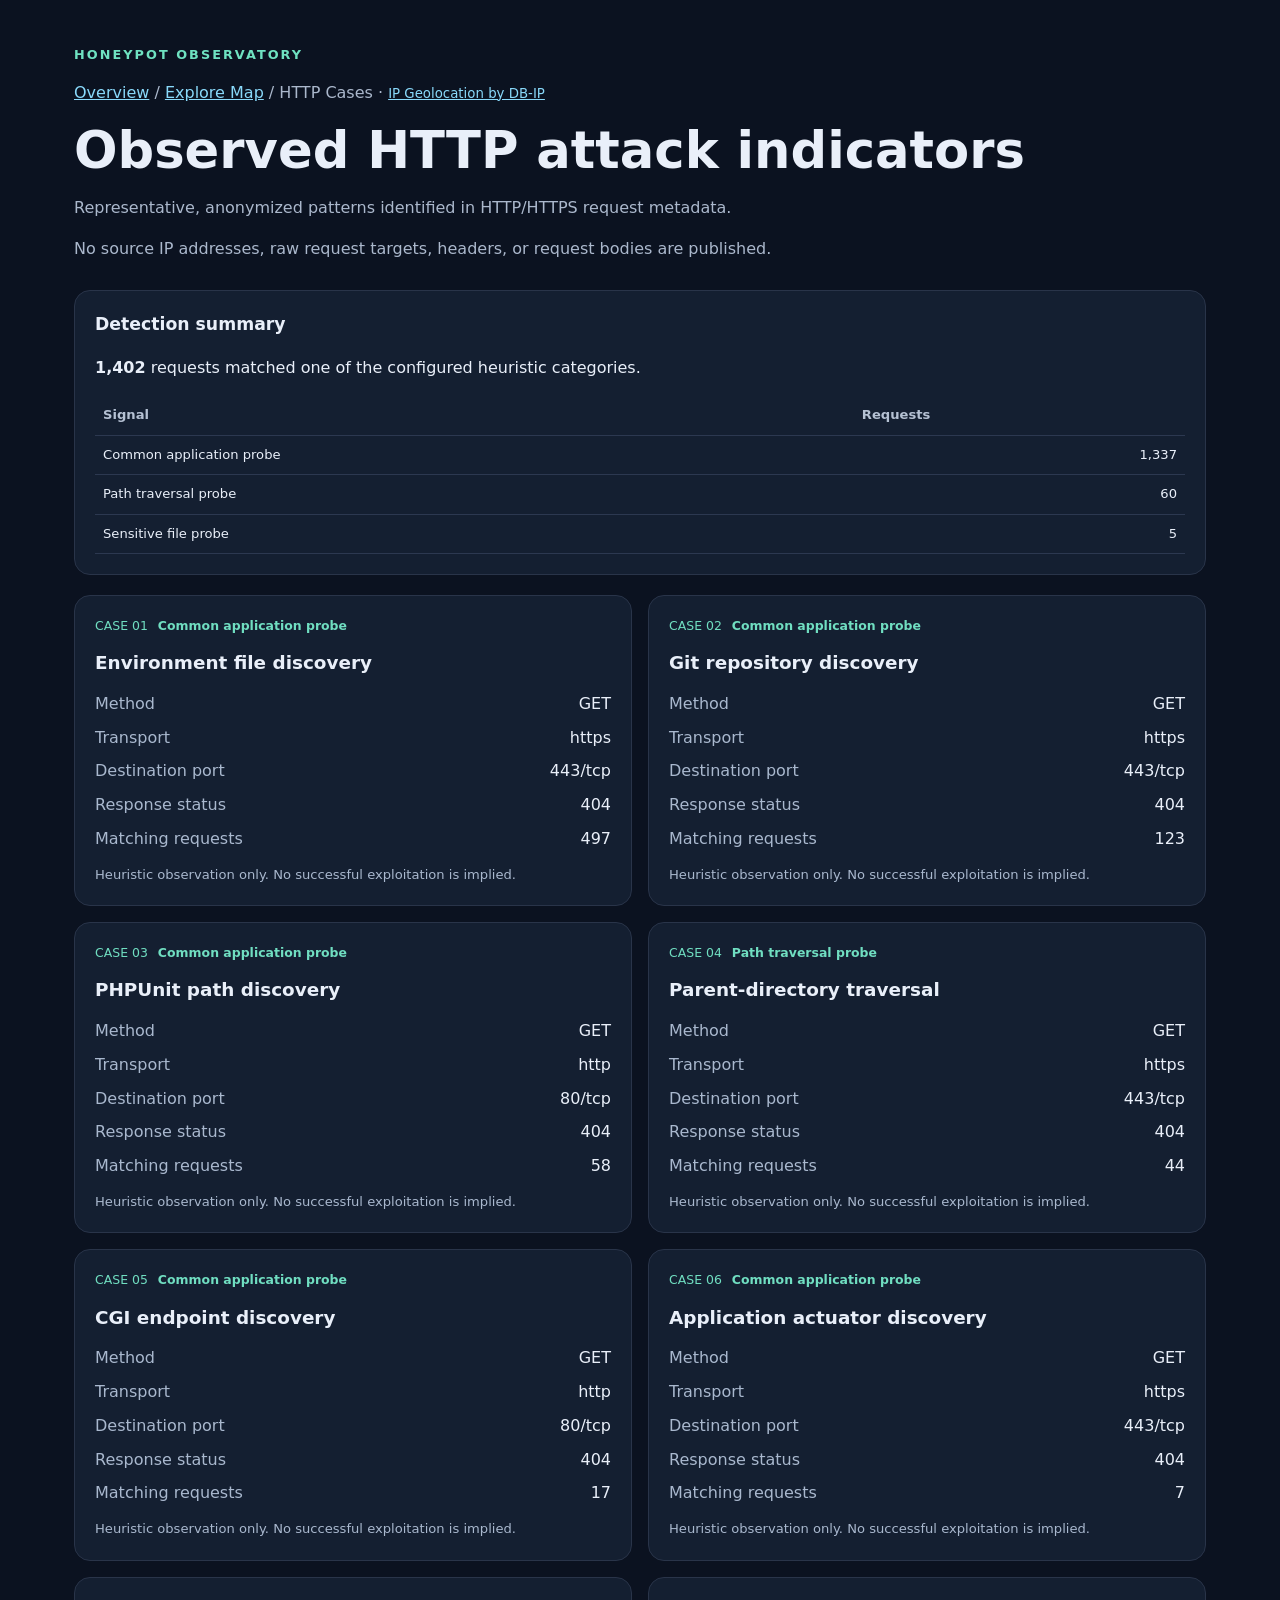
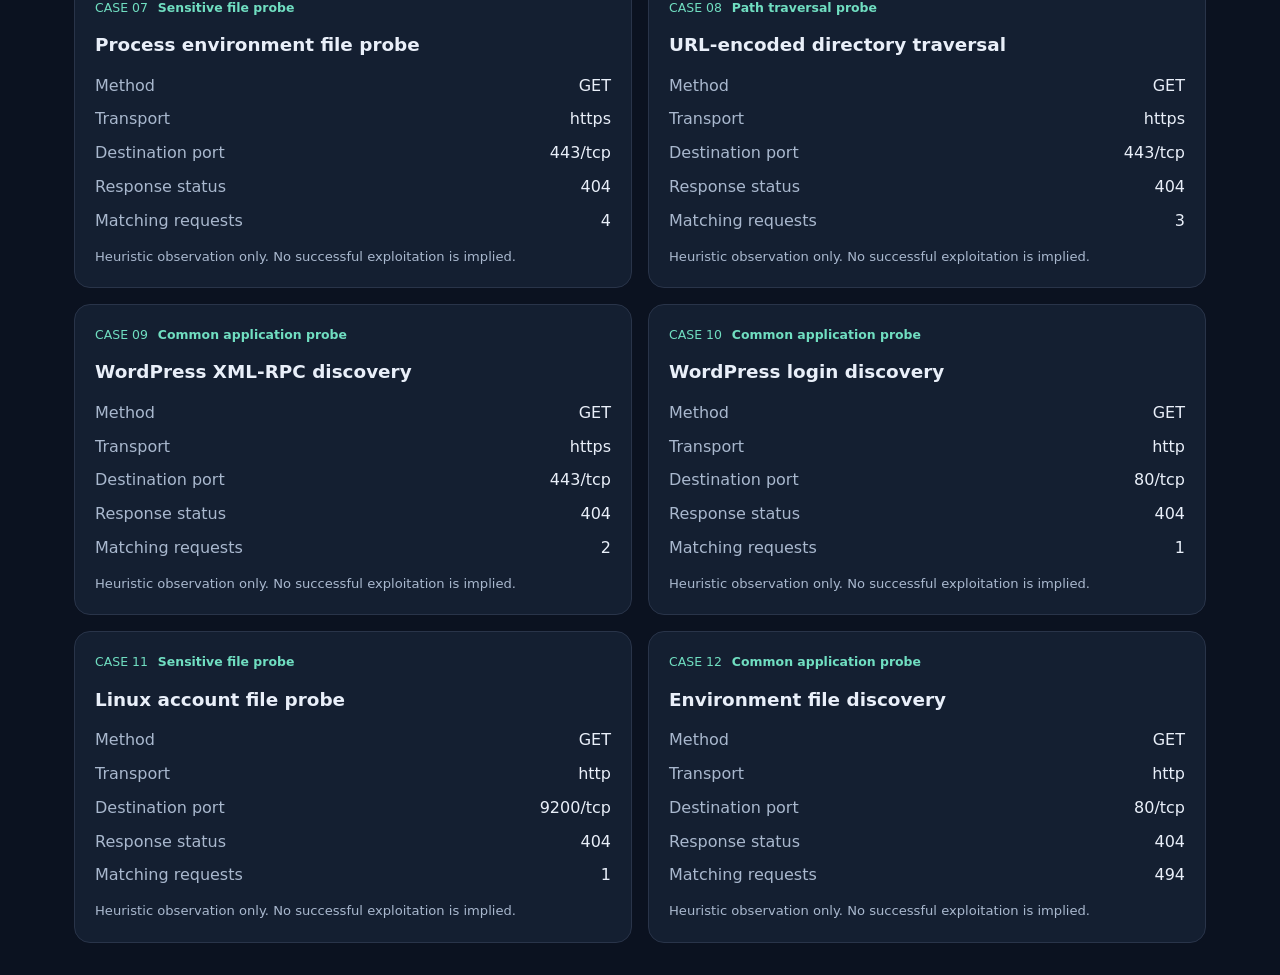
==== cases.html @ 05a15d8e "Publish delayed HTTP and TCP UDP observations" ====
<!doctype html>
<html lang="en">
<head>
<meta charset="utf-8">
<meta name="viewport" content="width=device-width,initial-scale=1">
<meta name="referrer" content="no-referrer">
<meta http-equiv="Content-Security-Policy"
 content="default-src 'none'; style-src 'self';
 base-uri 'none'; form-action 'none'">
<title>Honeypot Observatory | HTTP Cases</title>
<link rel="stylesheet" href="assets/style.css">
<link rel="stylesheet" href="assets/cases.css">
</head>
<body>
<main class="container">
<header>
<p class="eyebrow">HONEYPOT OBSERVATORY</p>
<p><a href="index.html">Overview</a> /
<a href="explore.html">Explore Map</a> / HTTP Cases · <small class="data-source"><a href="https://db-ip.com/">IP Geolocation by DB-IP</a></small></p>
<h1>Observed HTTP attack indicators</h1>
<p>Representative, anonymized patterns identified in
HTTP/HTTPS request metadata.</p>
<p>No source IP addresses, raw request targets,
headers, or request bodies are published.</p>
</header>

<section class="panel">
<h2>Detection summary</h2>
<p><strong>1,402</strong> requests matched one of the
configured heuristic categories.</p>
<table>
<thead><tr><th>Signal</th><th>Requests</th></tr></thead>
<tbody><tr><td>Common application probe</td><td class="number">1,337</td></tr><tr><td>Path traversal probe</td><td class="number">60</td></tr><tr><td>Sensitive file probe</td><td class="number">5</td></tr></tbody>
</table>
</section>

<section class="case-grid">
<article class="case"><div class="case-top"><span>CASE 01</span><strong>Common application probe</strong></div><h2>Environment file discovery</h2><dl><dt>Method</dt><dd>GET</dd><dt>Transport</dt><dd>https</dd><dt>Destination port</dt><dd>443/tcp</dd><dt>Response status</dt><dd>404</dd><dt>Matching requests</dt><dd>497</dd></dl><p class="case-note">Heuristic observation only. No successful exploitation is implied.</p></article><article class="case"><div class="case-top"><span>CASE 02</span><strong>Common application probe</strong></div><h2>Git repository discovery</h2><dl><dt>Method</dt><dd>GET</dd><dt>Transport</dt><dd>https</dd><dt>Destination port</dt><dd>443/tcp</dd><dt>Response status</dt><dd>404</dd><dt>Matching requests</dt><dd>123</dd></dl><p class="case-note">Heuristic observation only. No successful exploitation is implied.</p></article><article class="case"><div class="case-top"><span>CASE 03</span><strong>Common application probe</strong></div><h2>PHPUnit path discovery</h2><dl><dt>Method</dt><dd>GET</dd><dt>Transport</dt><dd>http</dd><dt>Destination port</dt><dd>80/tcp</dd><dt>Response status</dt><dd>404</dd><dt>Matching requests</dt><dd>58</dd></dl><p class="case-note">Heuristic observation only. No successful exploitation is implied.</p></article><article class="case"><div class="case-top"><span>CASE 04</span><strong>Path traversal probe</strong></div><h2>Parent-directory traversal</h2><dl><dt>Method</dt><dd>GET</dd><dt>Transport</dt><dd>https</dd><dt>Destination port</dt><dd>443/tcp</dd><dt>Response status</dt><dd>404</dd><dt>Matching requests</dt><dd>44</dd></dl><p class="case-note">Heuristic observation only. No successful exploitation is implied.</p></article><article class="case"><div class="case-top"><span>CASE 05</span><strong>Common application probe</strong></div><h2>CGI endpoint discovery</h2><dl><dt>Method</dt><dd>GET</dd><dt>Transport</dt><dd>http</dd><dt>Destination port</dt><dd>80/tcp</dd><dt>Response status</dt><dd>404</dd><dt>Matching requests</dt><dd>17</dd></dl><p class="case-note">Heuristic observation only. No successful exploitation is implied.</p></article><article class="case"><div class="case-top"><span>CASE 06</span><strong>Common application probe</strong></div><h2>Application actuator discovery</h2><dl><dt>Method</dt><dd>GET</dd><dt>Transport</dt><dd>https</dd><dt>Destination port</dt><dd>443/tcp</dd><dt>Response status</dt><dd>404</dd><dt>Matching requests</dt><dd>7</dd></dl><p class="case-note">Heuristic observation only. No successful exploitation is implied.</p></article><article class="case"><div class="case-top"><span>CASE 07</span><strong>Sensitive file probe</strong></div><h2>Process environment file probe</h2><dl><dt>Method</dt><dd>GET</dd><dt>Transport</dt><dd>https</dd><dt>Destination port</dt><dd>443/tcp</dd><dt>Response status</dt><dd>404</dd><dt>Matching requests</dt><dd>4</dd></dl><p class="case-note">Heuristic observation only. No successful exploitation is implied.</p></article><article class="case"><div class="case-top"><span>CASE 08</span><strong>Path traversal probe</strong></div><h2>URL-encoded directory traversal</h2><dl><dt>Method</dt><dd>GET</dd><dt>Transport</dt><dd>https</dd><dt>Destination port</dt><dd>443/tcp</dd><dt>Response status</dt><dd>404</dd><dt>Matching requests</dt><dd>3</dd></dl><p class="case-note">Heuristic observation only. No successful exploitation is implied.</p></article><article class="case"><div class="case-top"><span>CASE 09</span><strong>Common application probe</strong></div><h2>WordPress XML-RPC discovery</h2><dl><dt>Method</dt><dd>GET</dd><dt>Transport</dt><dd>https</dd><dt>Destination port</dt><dd>443/tcp</dd><dt>Response status</dt><dd>404</dd><dt>Matching requests</dt><dd>2</dd></dl><p class="case-note">Heuristic observation only. No successful exploitation is implied.</p></article><article class="case"><div class="case-top"><span>CASE 10</span><strong>Common application probe</strong></div><h2>WordPress login discovery</h2><dl><dt>Method</dt><dd>GET</dd><dt>Transport</dt><dd>http</dd><dt>Destination port</dt><dd>80/tcp</dd><dt>Response status</dt><dd>404</dd><dt>Matching requests</dt><dd>1</dd></dl><p class="case-note">Heuristic observation only. No successful exploitation is implied.</p></article><article class="case"><div class="case-top"><span>CASE 11</span><strong>Sensitive file probe</strong></div><h2>Linux account file probe</h2><dl><dt>Method</dt><dd>GET</dd><dt>Transport</dt><dd>http</dd><dt>Destination port</dt><dd>9200/tcp</dd><dt>Response status</dt><dd>404</dd><dt>Matching requests</dt><dd>1</dd></dl><p class="case-note">Heuristic observation only. No successful exploitation is implied.</p></article><article class="case"><div class="case-top"><span>CASE 12</span><strong>Common application probe</strong></div><h2>Environment file discovery</h2><dl><dt>Method</dt><dd>GET</dd><dt>Transport</dt><dd>http</dd><dt>Destination port</dt><dd>80/tcp</dd><dt>Response status</dt><dd>404</dd><dt>Matching requests</dt><dd>494</dd></dl><p class="case-note">Heuristic observation only. No successful exploitation is implied.</p></article>
</section>


</main>
</body></html>
---- assets/style.css ----
*{box-sizing:border-box}
body{margin:0;background:#0b1220;color:#e9eff9;
font:16px/1.55 system-ui,Segoe UI,sans-serif}
a{color:#89d9fa}
.container{max-width:1180px;padding:32px 24px;margin:auto}
.eyebrow{color:#6fe2c1;letter-spacing:.16em;font-weight:700;
font-size:.8rem}
h1{font-size:clamp(2rem,4vw,3.2rem);line-height:1.15;
margin:.3em 0}
.muted,header>p,footer{color:#abb8cc}
header{margin-bottom:28px}
.metrics{display:grid;grid-template-columns:repeat(3,minmax(0,1fr));
gap:12px;margin:24px 0}
.metric,.panel{border:1px solid #293449;background:#141f31;
border-radius:16px;padding:20px}
.metric span{display:block;color:#b0bfd4;font-size:.86rem}
.metric strong{display:block;font-size:2rem;
font-variant-numeric:tabular-nums}
.columns{display:grid;grid-template-columns:repeat(2,minmax(0,1fr));
gap:16px}
.panel{min-width:0;overflow:auto}
.panel h2{margin:0 0 18px;font-size:1.08rem}
.bars{list-style:none;padding:0;margin:0}
.bars li{margin:0 0 11px}
.bar-label{display:flex;gap:12px;justify-content:space-between;
font-size:.85rem;overflow-wrap:anywhere}
.track{height:7px;background:#283751;border-radius:6px;margin-top:5px}
.fill{height:100%;background:#36c6aa;border-radius:6px}
table{border-collapse:collapse;width:100%;font-size:.82rem}
td,th{padding:9px 8px;border-bottom:1px solid #2c3850;
text-align:left}
th{color:#b5c1d3;font-weight:600}
.number{text-align:right;font-variant-numeric:tabular-nums}
footer{margin-top:32px;font-size:.84rem}
@media(max-width:760px){
.columns{grid-template-columns:1fr}
.metrics{grid-template-columns:repeat(2,minmax(0,1fr))}
.container{padding:22px 14px}
}

.overview-period-pane[hidden]{display:none!important}

.overview-date-fields{
 display:flex;
 flex-wrap:wrap;
 align-items:end;
 gap:12px;
 margin:14px 0;
}
.overview-date-fields label{
 display:grid;
 gap:5px;
}
.overview-date-fields input,
.overview-date-fields button{
 min-height:38px;
 padding:7px;
 font:inherit;
}
.overview-days-scroll{
 max-height:420px;
 overflow:auto;
}
#overview-range-status{
 margin:12px 0;
 line-height:1.5;
}
---- assets/cases.css ----
.case-grid{display:grid;grid-template-columns:repeat(2,minmax(0,1fr));
gap:16px;margin-top:20px}
.case{background:#141f31;border:1px solid #293449;
border-radius:16px;padding:20px;min-width:0}
.case-top{display:flex;flex-wrap:wrap;gap:10px;
align-items:center;color:#70dec1;font-size:.78rem}
.case h2{font-size:1.15rem;margin:14px 0}
.case dl{display:grid;grid-template-columns:1fr 1fr;
gap:9px;margin:0}
.case dt{color:#a9b8ce}
.case dd{margin:0;text-align:right;overflow-wrap:anywhere}
.case-note{color:#a9b8ce;font-size:.82rem;margin-bottom:0}
@media(max-width:760px){
.case-grid{grid-template-columns:1fr}
}
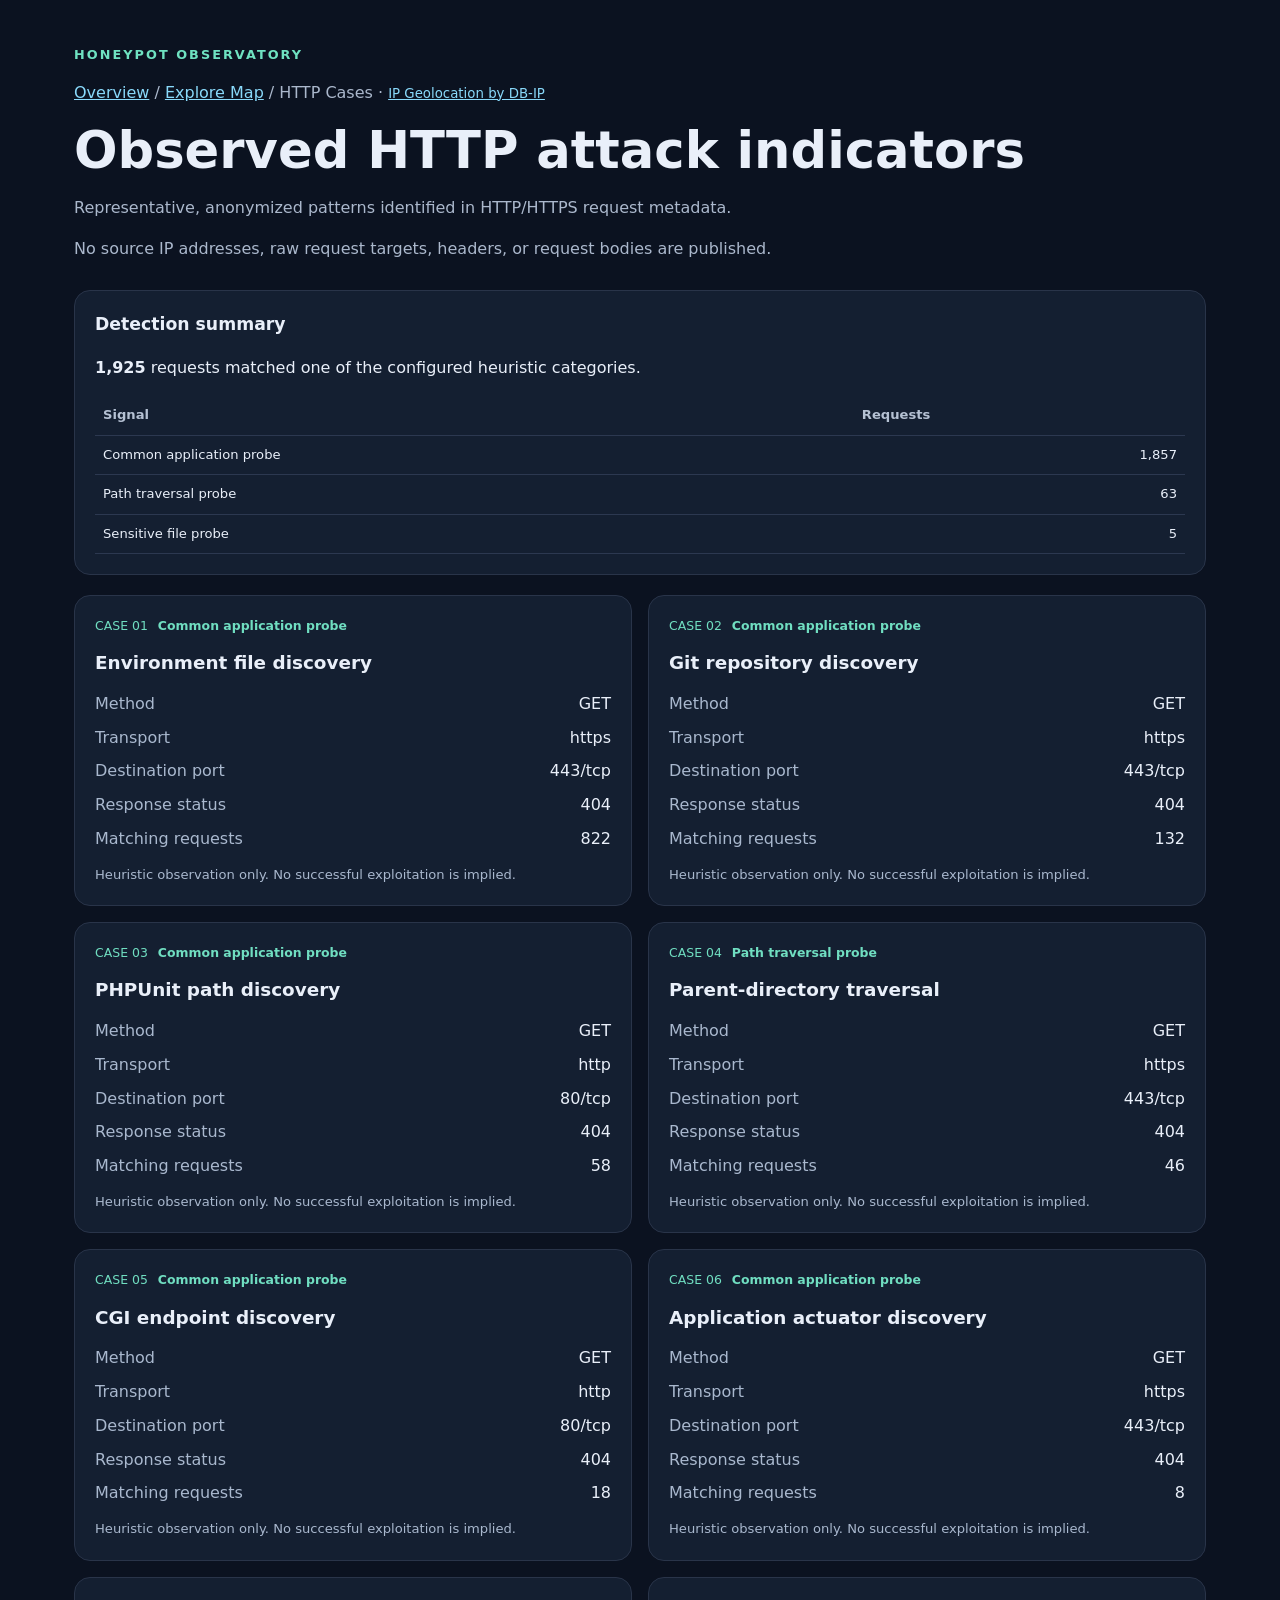
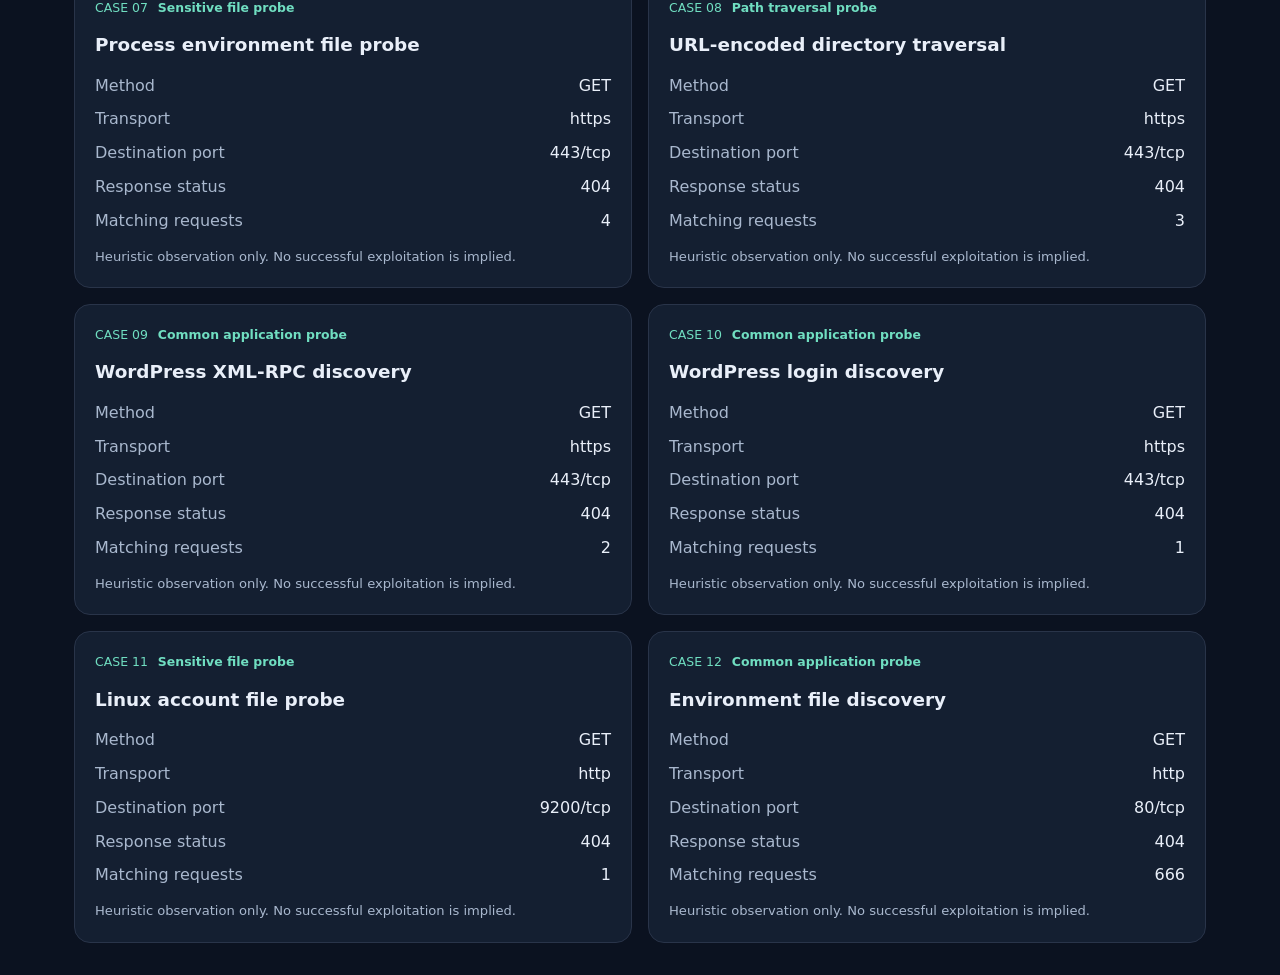
==== commit 72c1a44e: "Publish delayed HTTP and TCP UDP observations" ====
--- a/cases.html
+++ b/cases.html
@@ -26,16 +26,16 @@
 
 <section class="panel">
 <h2>Detection summary</h2>
-<p><strong>1,402</strong> requests matched one of the
+<p><strong>1,925</strong> requests matched one of the
 configured heuristic categories.</p>
 <table>
 <thead><tr><th>Signal</th><th>Requests</th></tr></thead>
-<tbody><tr><td>Common application probe</td><td class="number">1,337</td></tr><tr><td>Path traversal probe</td><td class="number">60</td></tr><tr><td>Sensitive file probe</td><td class="number">5</td></tr></tbody>
+<tbody><tr><td>Common application probe</td><td class="number">1,857</td></tr><tr><td>Path traversal probe</td><td class="number">63</td></tr><tr><td>Sensitive file probe</td><td class="number">5</td></tr></tbody>
 </table>
 </section>
 
 <section class="case-grid">
-<article class="case"><div class="case-top"><span>CASE 01</span><strong>Common application probe</strong></div><h2>Environment file discovery</h2><dl><dt>Method</dt><dd>GET</dd><dt>Transport</dt><dd>https</dd><dt>Destination port</dt><dd>443/tcp</dd><dt>Response status</dt><dd>404</dd><dt>Matching requests</dt><dd>497</dd></dl><p class="case-note">Heuristic observation only. No successful exploitation is implied.</p></article><article class="case"><div class="case-top"><span>CASE 02</span><strong>Common application probe</strong></div><h2>Git repository discovery</h2><dl><dt>Method</dt><dd>GET</dd><dt>Transport</dt><dd>https</dd><dt>Destination port</dt><dd>443/tcp</dd><dt>Response status</dt><dd>404</dd><dt>Matching requests</dt><dd>123</dd></dl><p class="case-note">Heuristic observation only. No successful exploitation is implied.</p></article><article class="case"><div class="case-top"><span>CASE 03</span><strong>Common application probe</strong></div><h2>PHPUnit path discovery</h2><dl><dt>Method</dt><dd>GET</dd><dt>Transport</dt><dd>http</dd><dt>Destination port</dt><dd>80/tcp</dd><dt>Response status</dt><dd>404</dd><dt>Matching requests</dt><dd>58</dd></dl><p class="case-note">Heuristic observation only. No successful exploitation is implied.</p></article><article class="case"><div class="case-top"><span>CASE 04</span><strong>Path traversal probe</strong></div><h2>Parent-directory traversal</h2><dl><dt>Method</dt><dd>GET</dd><dt>Transport</dt><dd>https</dd><dt>Destination port</dt><dd>443/tcp</dd><dt>Response status</dt><dd>404</dd><dt>Matching requests</dt><dd>44</dd></dl><p class="case-note">Heuristic observation only. No successful exploitation is implied.</p></article><article class="case"><div class="case-top"><span>CASE 05</span><strong>Common application probe</strong></div><h2>CGI endpoint discovery</h2><dl><dt>Method</dt><dd>GET</dd><dt>Transport</dt><dd>http</dd><dt>Destination port</dt><dd>80/tcp</dd><dt>Response status</dt><dd>404</dd><dt>Matching requests</dt><dd>17</dd></dl><p class="case-note">Heuristic observation only. No successful exploitation is implied.</p></article><article class="case"><div class="case-top"><span>CASE 06</span><strong>Common application probe</strong></div><h2>Application actuator discovery</h2><dl><dt>Method</dt><dd>GET</dd><dt>Transport</dt><dd>https</dd><dt>Destination port</dt><dd>443/tcp</dd><dt>Response status</dt><dd>404</dd><dt>Matching requests</dt><dd>7</dd></dl><p class="case-note">Heuristic observation only. No successful exploitation is implied.</p></article><article class="case"><div class="case-top"><span>CASE 07</span><strong>Sensitive file probe</strong></div><h2>Process environment file probe</h2><dl><dt>Method</dt><dd>GET</dd><dt>Transport</dt><dd>https</dd><dt>Destination port</dt><dd>443/tcp</dd><dt>Response status</dt><dd>404</dd><dt>Matching requests</dt><dd>4</dd></dl><p class="case-note">Heuristic observation only. No successful exploitation is implied.</p></article><article class="case"><div class="case-top"><span>CASE 08</span><strong>Path traversal probe</strong></div><h2>URL-encoded directory traversal</h2><dl><dt>Method</dt><dd>GET</dd><dt>Transport</dt><dd>https</dd><dt>Destination port</dt><dd>443/tcp</dd><dt>Response status</dt><dd>404</dd><dt>Matching requests</dt><dd>3</dd></dl><p class="case-note">Heuristic observation only. No successful exploitation is implied.</p></article><article class="case"><div class="case-top"><span>CASE 09</span><strong>Common application probe</strong></div><h2>WordPress XML-RPC discovery</h2><dl><dt>Method</dt><dd>GET</dd><dt>Transport</dt><dd>https</dd><dt>Destination port</dt><dd>443/tcp</dd><dt>Response status</dt><dd>404</dd><dt>Matching requests</dt><dd>2</dd></dl><p class="case-note">Heuristic observation only. No successful exploitation is implied.</p></article><article class="case"><div class="case-top"><span>CASE 10</span><strong>Common application probe</strong></div><h2>WordPress login discovery</h2><dl><dt>Method</dt><dd>GET</dd><dt>Transport</dt><dd>http</dd><dt>Destination port</dt><dd>80/tcp</dd><dt>Response status</dt><dd>404</dd><dt>Matching requests</dt><dd>1</dd></dl><p class="case-note">Heuristic observation only. No successful exploitation is implied.</p></article><article class="case"><div class="case-top"><span>CASE 11</span><strong>Sensitive file probe</strong></div><h2>Linux account file probe</h2><dl><dt>Method</dt><dd>GET</dd><dt>Transport</dt><dd>http</dd><dt>Destination port</dt><dd>9200/tcp</dd><dt>Response status</dt><dd>404</dd><dt>Matching requests</dt><dd>1</dd></dl><p class="case-note">Heuristic observation only. No successful exploitation is implied.</p></article><article class="case"><div class="case-top"><span>CASE 12</span><strong>Common application probe</strong></div><h2>Environment file discovery</h2><dl><dt>Method</dt><dd>GET</dd><dt>Transport</dt><dd>http</dd><dt>Destination port</dt><dd>80/tcp</dd><dt>Response status</dt><dd>404</dd><dt>Matching requests</dt><dd>494</dd></dl><p class="case-note">Heuristic observation only. No successful exploitation is implied.</p></article>
+<article class="case"><div class="case-top"><span>CASE 01</span><strong>Common application probe</strong></div><h2>Environment file discovery</h2><dl><dt>Method</dt><dd>GET</dd><dt>Transport</dt><dd>https</dd><dt>Destination port</dt><dd>443/tcp</dd><dt>Response status</dt><dd>404</dd><dt>Matching requests</dt><dd>822</dd></dl><p class="case-note">Heuristic observation only. No successful exploitation is implied.</p></article><article class="case"><div class="case-top"><span>CASE 02</span><strong>Common application probe</strong></div><h2>Git repository discovery</h2><dl><dt>Method</dt><dd>GET</dd><dt>Transport</dt><dd>https</dd><dt>Destination port</dt><dd>443/tcp</dd><dt>Response status</dt><dd>404</dd><dt>Matching requests</dt><dd>132</dd></dl><p class="case-note">Heuristic observation only. No successful exploitation is implied.</p></article><article class="case"><div class="case-top"><span>CASE 03</span><strong>Common application probe</strong></div><h2>PHPUnit path discovery</h2><dl><dt>Method</dt><dd>GET</dd><dt>Transport</dt><dd>http</dd><dt>Destination port</dt><dd>80/tcp</dd><dt>Response status</dt><dd>404</dd><dt>Matching requests</dt><dd>58</dd></dl><p class="case-note">Heuristic observation only. No successful exploitation is implied.</p></article><article class="case"><div class="case-top"><span>CASE 04</span><strong>Path traversal probe</strong></div><h2>Parent-directory traversal</h2><dl><dt>Method</dt><dd>GET</dd><dt>Transport</dt><dd>https</dd><dt>Destination port</dt><dd>443/tcp</dd><dt>Response status</dt><dd>404</dd><dt>Matching requests</dt><dd>46</dd></dl><p class="case-note">Heuristic observation only. No successful exploitation is implied.</p></article><article class="case"><div class="case-top"><span>CASE 05</span><strong>Common application probe</strong></div><h2>CGI endpoint discovery</h2><dl><dt>Method</dt><dd>GET</dd><dt>Transport</dt><dd>http</dd><dt>Destination port</dt><dd>80/tcp</dd><dt>Response status</dt><dd>404</dd><dt>Matching requests</dt><dd>18</dd></dl><p class="case-note">Heuristic observation only. No successful exploitation is implied.</p></article><article class="case"><div class="case-top"><span>CASE 06</span><strong>Common application probe</strong></div><h2>Application actuator discovery</h2><dl><dt>Method</dt><dd>GET</dd><dt>Transport</dt><dd>https</dd><dt>Destination port</dt><dd>443/tcp</dd><dt>Response status</dt><dd>404</dd><dt>Matching requests</dt><dd>8</dd></dl><p class="case-note">Heuristic observation only. No successful exploitation is implied.</p></article><article class="case"><div class="case-top"><span>CASE 07</span><strong>Sensitive file probe</strong></div><h2>Process environment file probe</h2><dl><dt>Method</dt><dd>GET</dd><dt>Transport</dt><dd>https</dd><dt>Destination port</dt><dd>443/tcp</dd><dt>Response status</dt><dd>404</dd><dt>Matching requests</dt><dd>4</dd></dl><p class="case-note">Heuristic observation only. No successful exploitation is implied.</p></article><article class="case"><div class="case-top"><span>CASE 08</span><strong>Path traversal probe</strong></div><h2>URL-encoded directory traversal</h2><dl><dt>Method</dt><dd>GET</dd><dt>Transport</dt><dd>https</dd><dt>Destination port</dt><dd>443/tcp</dd><dt>Response status</dt><dd>404</dd><dt>Matching requests</dt><dd>3</dd></dl><p class="case-note">Heuristic observation only. No successful exploitation is implied.</p></article><article class="case"><div class="case-top"><span>CASE 09</span><strong>Common application probe</strong></div><h2>WordPress XML-RPC discovery</h2><dl><dt>Method</dt><dd>GET</dd><dt>Transport</dt><dd>https</dd><dt>Destination port</dt><dd>443/tcp</dd><dt>Response status</dt><dd>404</dd><dt>Matching requests</dt><dd>2</dd></dl><p class="case-note">Heuristic observation only. No successful exploitation is implied.</p></article><article class="case"><div class="case-top"><span>CASE 10</span><strong>Common application probe</strong></div><h2>WordPress login discovery</h2><dl><dt>Method</dt><dd>GET</dd><dt>Transport</dt><dd>https</dd><dt>Destination port</dt><dd>443/tcp</dd><dt>Response status</dt><dd>404</dd><dt>Matching requests</dt><dd>1</dd></dl><p class="case-note">Heuristic observation only. No successful exploitation is implied.</p></article><article class="case"><div class="case-top"><span>CASE 11</span><strong>Sensitive file probe</strong></div><h2>Linux account file probe</h2><dl><dt>Method</dt><dd>GET</dd><dt>Transport</dt><dd>http</dd><dt>Destination port</dt><dd>9200/tcp</dd><dt>Response status</dt><dd>404</dd><dt>Matching requests</dt><dd>1</dd></dl><p class="case-note">Heuristic observation only. No successful exploitation is implied.</p></article><article class="case"><div class="case-top"><span>CASE 12</span><strong>Common application probe</strong></div><h2>Environment file discovery</h2><dl><dt>Method</dt><dd>GET</dd><dt>Transport</dt><dd>http</dd><dt>Destination port</dt><dd>80/tcp</dd><dt>Response status</dt><dd>404</dd><dt>Matching requests</dt><dd>666</dd></dl><p class="case-note">Heuristic observation only. No successful exploitation is implied.</p></article>
 </section>
 
 
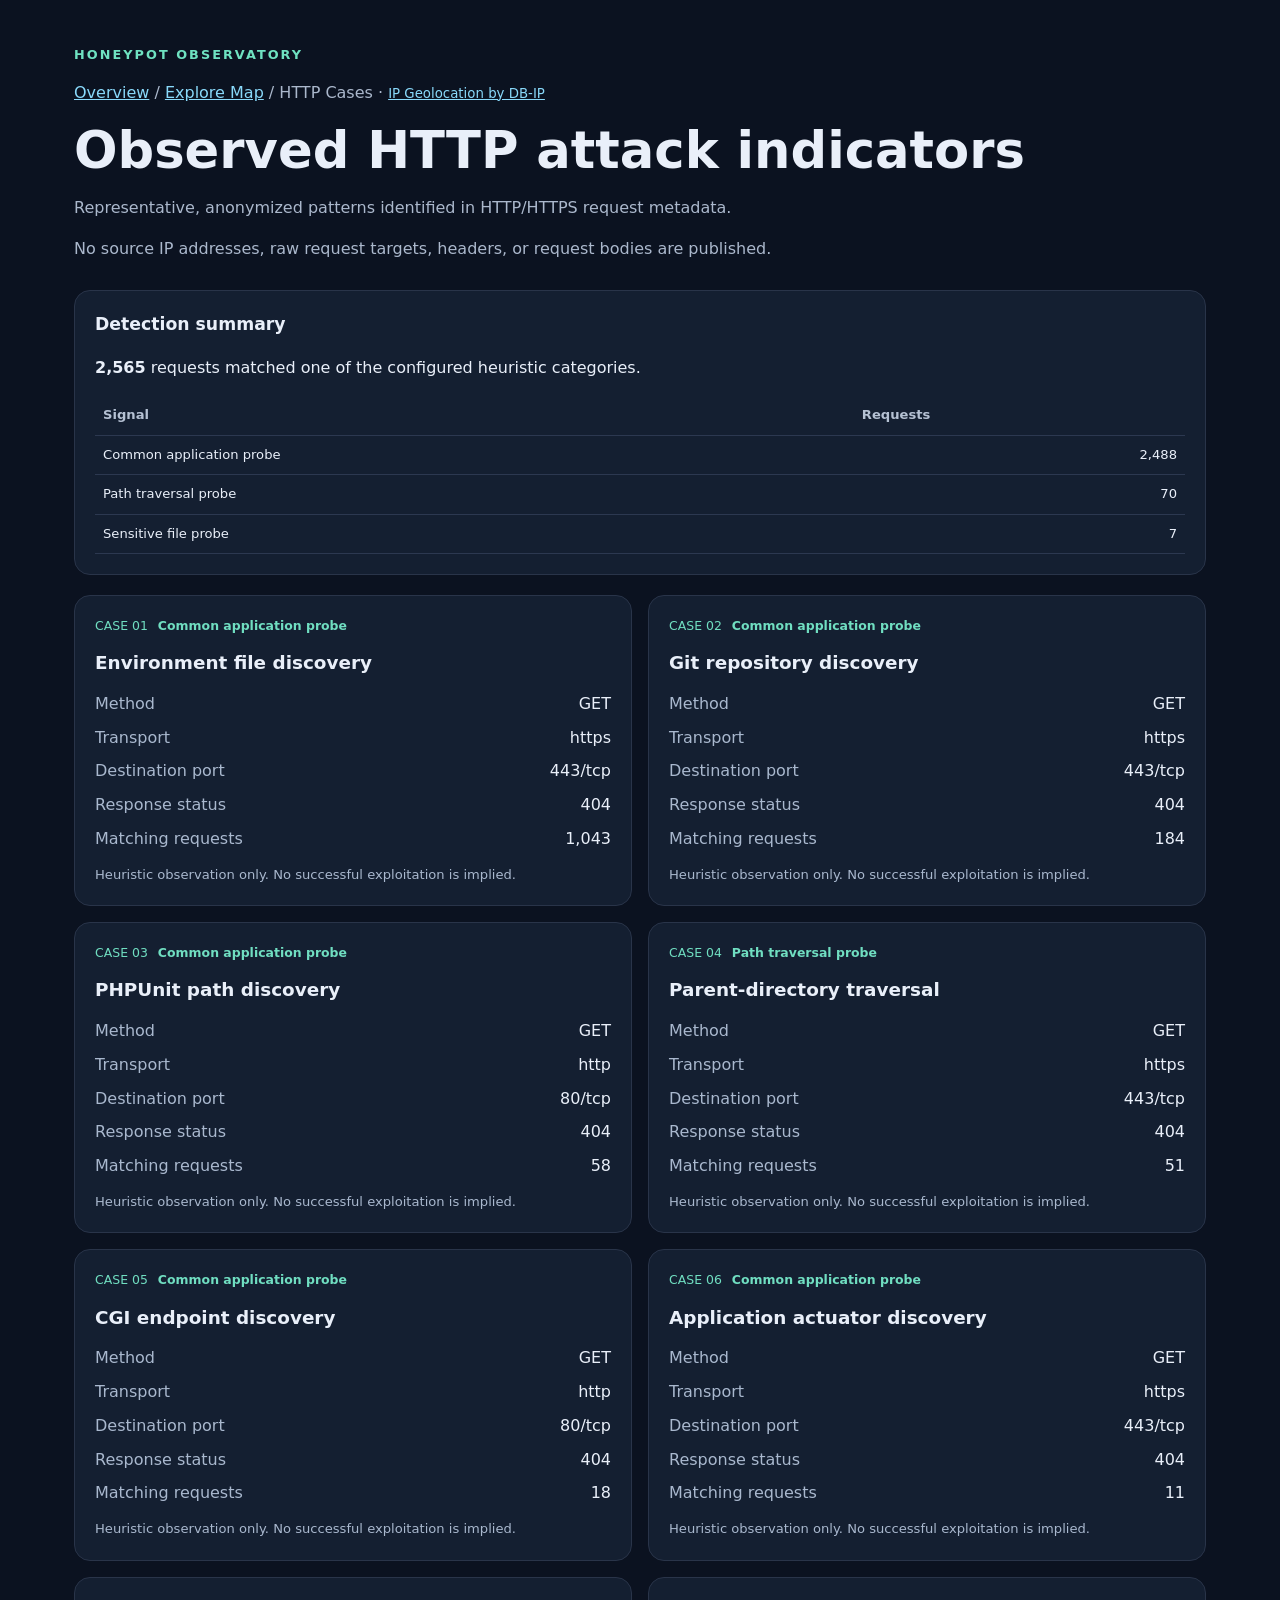
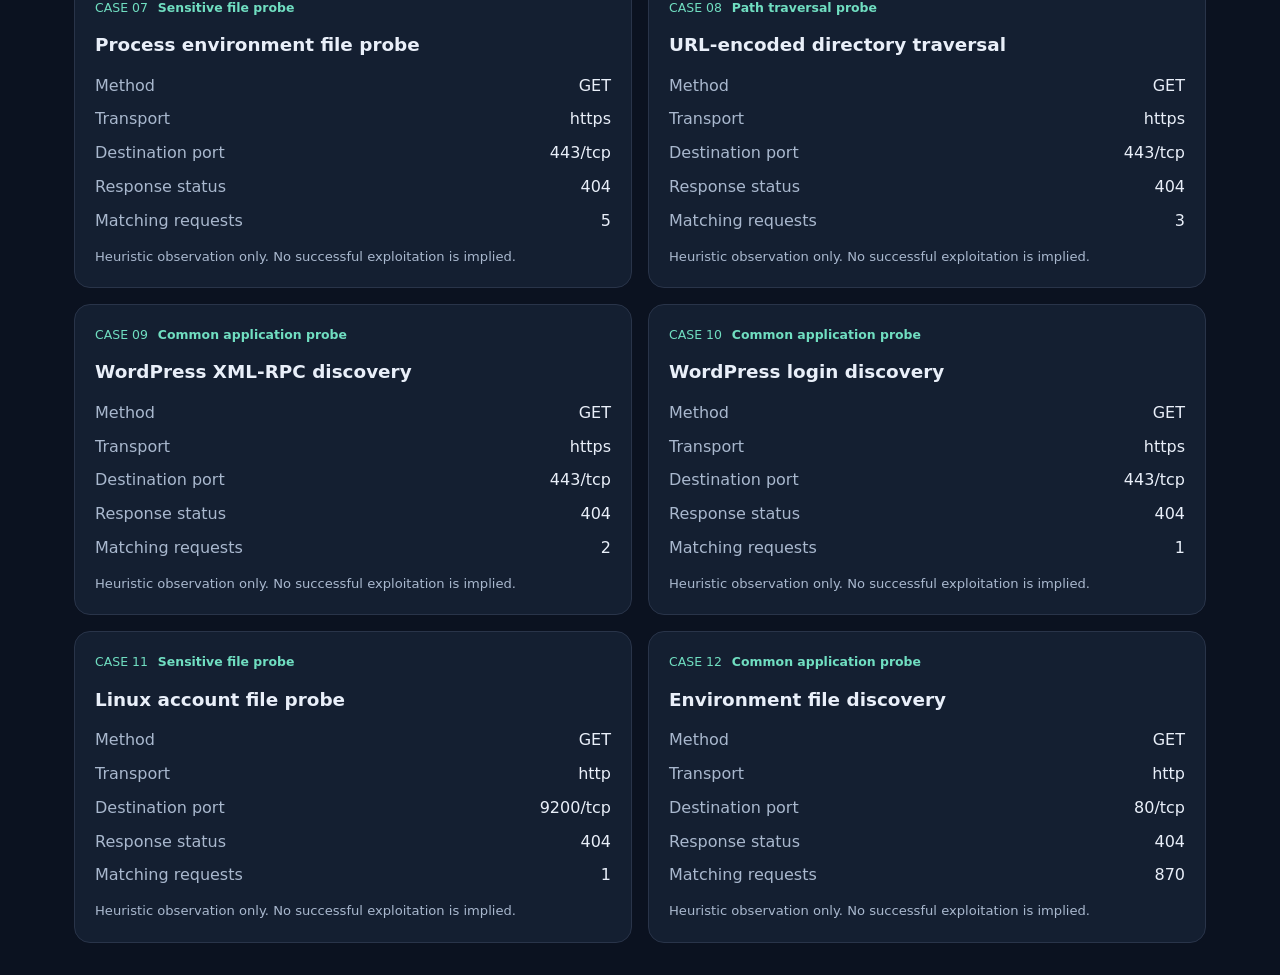
==== commit a12212f1: "Publish delayed HTTP and TCP UDP observations" ====
--- a/cases.html
+++ b/cases.html
@@ -26,16 +26,16 @@
 
 <section class="panel">
 <h2>Detection summary</h2>
-<p><strong>1,925</strong> requests matched one of the
+<p><strong>2,565</strong> requests matched one of the
 configured heuristic categories.</p>
 <table>
 <thead><tr><th>Signal</th><th>Requests</th></tr></thead>
-<tbody><tr><td>Common application probe</td><td class="number">1,857</td></tr><tr><td>Path traversal probe</td><td class="number">63</td></tr><tr><td>Sensitive file probe</td><td class="number">5</td></tr></tbody>
+<tbody><tr><td>Common application probe</td><td class="number">2,488</td></tr><tr><td>Path traversal probe</td><td class="number">70</td></tr><tr><td>Sensitive file probe</td><td class="number">7</td></tr></tbody>
 </table>
 </section>
 
 <section class="case-grid">
-<article class="case"><div class="case-top"><span>CASE 01</span><strong>Common application probe</strong></div><h2>Environment file discovery</h2><dl><dt>Method</dt><dd>GET</dd><dt>Transport</dt><dd>https</dd><dt>Destination port</dt><dd>443/tcp</dd><dt>Response status</dt><dd>404</dd><dt>Matching requests</dt><dd>822</dd></dl><p class="case-note">Heuristic observation only. No successful exploitation is implied.</p></article><article class="case"><div class="case-top"><span>CASE 02</span><strong>Common application probe</strong></div><h2>Git repository discovery</h2><dl><dt>Method</dt><dd>GET</dd><dt>Transport</dt><dd>https</dd><dt>Destination port</dt><dd>443/tcp</dd><dt>Response status</dt><dd>404</dd><dt>Matching requests</dt><dd>132</dd></dl><p class="case-note">Heuristic observation only. No successful exploitation is implied.</p></article><article class="case"><div class="case-top"><span>CASE 03</span><strong>Common application probe</strong></div><h2>PHPUnit path discovery</h2><dl><dt>Method</dt><dd>GET</dd><dt>Transport</dt><dd>http</dd><dt>Destination port</dt><dd>80/tcp</dd><dt>Response status</dt><dd>404</dd><dt>Matching requests</dt><dd>58</dd></dl><p class="case-note">Heuristic observation only. No successful exploitation is implied.</p></article><article class="case"><div class="case-top"><span>CASE 04</span><strong>Path traversal probe</strong></div><h2>Parent-directory traversal</h2><dl><dt>Method</dt><dd>GET</dd><dt>Transport</dt><dd>https</dd><dt>Destination port</dt><dd>443/tcp</dd><dt>Response status</dt><dd>404</dd><dt>Matching requests</dt><dd>46</dd></dl><p class="case-note">Heuristic observation only. No successful exploitation is implied.</p></article><article class="case"><div class="case-top"><span>CASE 05</span><strong>Common application probe</strong></div><h2>CGI endpoint discovery</h2><dl><dt>Method</dt><dd>GET</dd><dt>Transport</dt><dd>http</dd><dt>Destination port</dt><dd>80/tcp</dd><dt>Response status</dt><dd>404</dd><dt>Matching requests</dt><dd>18</dd></dl><p class="case-note">Heuristic observation only. No successful exploitation is implied.</p></article><article class="case"><div class="case-top"><span>CASE 06</span><strong>Common application probe</strong></div><h2>Application actuator discovery</h2><dl><dt>Method</dt><dd>GET</dd><dt>Transport</dt><dd>https</dd><dt>Destination port</dt><dd>443/tcp</dd><dt>Response status</dt><dd>404</dd><dt>Matching requests</dt><dd>8</dd></dl><p class="case-note">Heuristic observation only. No successful exploitation is implied.</p></article><article class="case"><div class="case-top"><span>CASE 07</span><strong>Sensitive file probe</strong></div><h2>Process environment file probe</h2><dl><dt>Method</dt><dd>GET</dd><dt>Transport</dt><dd>https</dd><dt>Destination port</dt><dd>443/tcp</dd><dt>Response status</dt><dd>404</dd><dt>Matching requests</dt><dd>4</dd></dl><p class="case-note">Heuristic observation only. No successful exploitation is implied.</p></article><article class="case"><div class="case-top"><span>CASE 08</span><strong>Path traversal probe</strong></div><h2>URL-encoded directory traversal</h2><dl><dt>Method</dt><dd>GET</dd><dt>Transport</dt><dd>https</dd><dt>Destination port</dt><dd>443/tcp</dd><dt>Response status</dt><dd>404</dd><dt>Matching requests</dt><dd>3</dd></dl><p class="case-note">Heuristic observation only. No successful exploitation is implied.</p></article><article class="case"><div class="case-top"><span>CASE 09</span><strong>Common application probe</strong></div><h2>WordPress XML-RPC discovery</h2><dl><dt>Method</dt><dd>GET</dd><dt>Transport</dt><dd>https</dd><dt>Destination port</dt><dd>443/tcp</dd><dt>Response status</dt><dd>404</dd><dt>Matching requests</dt><dd>2</dd></dl><p class="case-note">Heuristic observation only. No successful exploitation is implied.</p></article><article class="case"><div class="case-top"><span>CASE 10</span><strong>Common application probe</strong></div><h2>WordPress login discovery</h2><dl><dt>Method</dt><dd>GET</dd><dt>Transport</dt><dd>https</dd><dt>Destination port</dt><dd>443/tcp</dd><dt>Response status</dt><dd>404</dd><dt>Matching requests</dt><dd>1</dd></dl><p class="case-note">Heuristic observation only. No successful exploitation is implied.</p></article><article class="case"><div class="case-top"><span>CASE 11</span><strong>Sensitive file probe</strong></div><h2>Linux account file probe</h2><dl><dt>Method</dt><dd>GET</dd><dt>Transport</dt><dd>http</dd><dt>Destination port</dt><dd>9200/tcp</dd><dt>Response status</dt><dd>404</dd><dt>Matching requests</dt><dd>1</dd></dl><p class="case-note">Heuristic observation only. No successful exploitation is implied.</p></article><article class="case"><div class="case-top"><span>CASE 12</span><strong>Common application probe</strong></div><h2>Environment file discovery</h2><dl><dt>Method</dt><dd>GET</dd><dt>Transport</dt><dd>http</dd><dt>Destination port</dt><dd>80/tcp</dd><dt>Response status</dt><dd>404</dd><dt>Matching requests</dt><dd>666</dd></dl><p class="case-note">Heuristic observation only. No successful exploitation is implied.</p></article>
+<article class="case"><div class="case-top"><span>CASE 01</span><strong>Common application probe</strong></div><h2>Environment file discovery</h2><dl><dt>Method</dt><dd>GET</dd><dt>Transport</dt><dd>https</dd><dt>Destination port</dt><dd>443/tcp</dd><dt>Response status</dt><dd>404</dd><dt>Matching requests</dt><dd>1,043</dd></dl><p class="case-note">Heuristic observation only. No successful exploitation is implied.</p></article><article class="case"><div class="case-top"><span>CASE 02</span><strong>Common application probe</strong></div><h2>Git repository discovery</h2><dl><dt>Method</dt><dd>GET</dd><dt>Transport</dt><dd>https</dd><dt>Destination port</dt><dd>443/tcp</dd><dt>Response status</dt><dd>404</dd><dt>Matching requests</dt><dd>184</dd></dl><p class="case-note">Heuristic observation only. No successful exploitation is implied.</p></article><article class="case"><div class="case-top"><span>CASE 03</span><strong>Common application probe</strong></div><h2>PHPUnit path discovery</h2><dl><dt>Method</dt><dd>GET</dd><dt>Transport</dt><dd>http</dd><dt>Destination port</dt><dd>80/tcp</dd><dt>Response status</dt><dd>404</dd><dt>Matching requests</dt><dd>58</dd></dl><p class="case-note">Heuristic observation only. No successful exploitation is implied.</p></article><article class="case"><div class="case-top"><span>CASE 04</span><strong>Path traversal probe</strong></div><h2>Parent-directory traversal</h2><dl><dt>Method</dt><dd>GET</dd><dt>Transport</dt><dd>https</dd><dt>Destination port</dt><dd>443/tcp</dd><dt>Response status</dt><dd>404</dd><dt>Matching requests</dt><dd>51</dd></dl><p class="case-note">Heuristic observation only. No successful exploitation is implied.</p></article><article class="case"><div class="case-top"><span>CASE 05</span><strong>Common application probe</strong></div><h2>CGI endpoint discovery</h2><dl><dt>Method</dt><dd>GET</dd><dt>Transport</dt><dd>http</dd><dt>Destination port</dt><dd>80/tcp</dd><dt>Response status</dt><dd>404</dd><dt>Matching requests</dt><dd>18</dd></dl><p class="case-note">Heuristic observation only. No successful exploitation is implied.</p></article><article class="case"><div class="case-top"><span>CASE 06</span><strong>Common application probe</strong></div><h2>Application actuator discovery</h2><dl><dt>Method</dt><dd>GET</dd><dt>Transport</dt><dd>https</dd><dt>Destination port</dt><dd>443/tcp</dd><dt>Response status</dt><dd>404</dd><dt>Matching requests</dt><dd>11</dd></dl><p class="case-note">Heuristic observation only. No successful exploitation is implied.</p></article><article class="case"><div class="case-top"><span>CASE 07</span><strong>Sensitive file probe</strong></div><h2>Process environment file probe</h2><dl><dt>Method</dt><dd>GET</dd><dt>Transport</dt><dd>https</dd><dt>Destination port</dt><dd>443/tcp</dd><dt>Response status</dt><dd>404</dd><dt>Matching requests</dt><dd>5</dd></dl><p class="case-note">Heuristic observation only. No successful exploitation is implied.</p></article><article class="case"><div class="case-top"><span>CASE 08</span><strong>Path traversal probe</strong></div><h2>URL-encoded directory traversal</h2><dl><dt>Method</dt><dd>GET</dd><dt>Transport</dt><dd>https</dd><dt>Destination port</dt><dd>443/tcp</dd><dt>Response status</dt><dd>404</dd><dt>Matching requests</dt><dd>3</dd></dl><p class="case-note">Heuristic observation only. No successful exploitation is implied.</p></article><article class="case"><div class="case-top"><span>CASE 09</span><strong>Common application probe</strong></div><h2>WordPress XML-RPC discovery</h2><dl><dt>Method</dt><dd>GET</dd><dt>Transport</dt><dd>https</dd><dt>Destination port</dt><dd>443/tcp</dd><dt>Response status</dt><dd>404</dd><dt>Matching requests</dt><dd>2</dd></dl><p class="case-note">Heuristic observation only. No successful exploitation is implied.</p></article><article class="case"><div class="case-top"><span>CASE 10</span><strong>Common application probe</strong></div><h2>WordPress login discovery</h2><dl><dt>Method</dt><dd>GET</dd><dt>Transport</dt><dd>https</dd><dt>Destination port</dt><dd>443/tcp</dd><dt>Response status</dt><dd>404</dd><dt>Matching requests</dt><dd>1</dd></dl><p class="case-note">Heuristic observation only. No successful exploitation is implied.</p></article><article class="case"><div class="case-top"><span>CASE 11</span><strong>Sensitive file probe</strong></div><h2>Linux account file probe</h2><dl><dt>Method</dt><dd>GET</dd><dt>Transport</dt><dd>http</dd><dt>Destination port</dt><dd>9200/tcp</dd><dt>Response status</dt><dd>404</dd><dt>Matching requests</dt><dd>1</dd></dl><p class="case-note">Heuristic observation only. No successful exploitation is implied.</p></article><article class="case"><div class="case-top"><span>CASE 12</span><strong>Common application probe</strong></div><h2>Environment file discovery</h2><dl><dt>Method</dt><dd>GET</dd><dt>Transport</dt><dd>http</dd><dt>Destination port</dt><dd>80/tcp</dd><dt>Response status</dt><dd>404</dd><dt>Matching requests</dt><dd>870</dd></dl><p class="case-note">Heuristic observation only. No successful exploitation is implied.</p></article>
 </section>
 
 
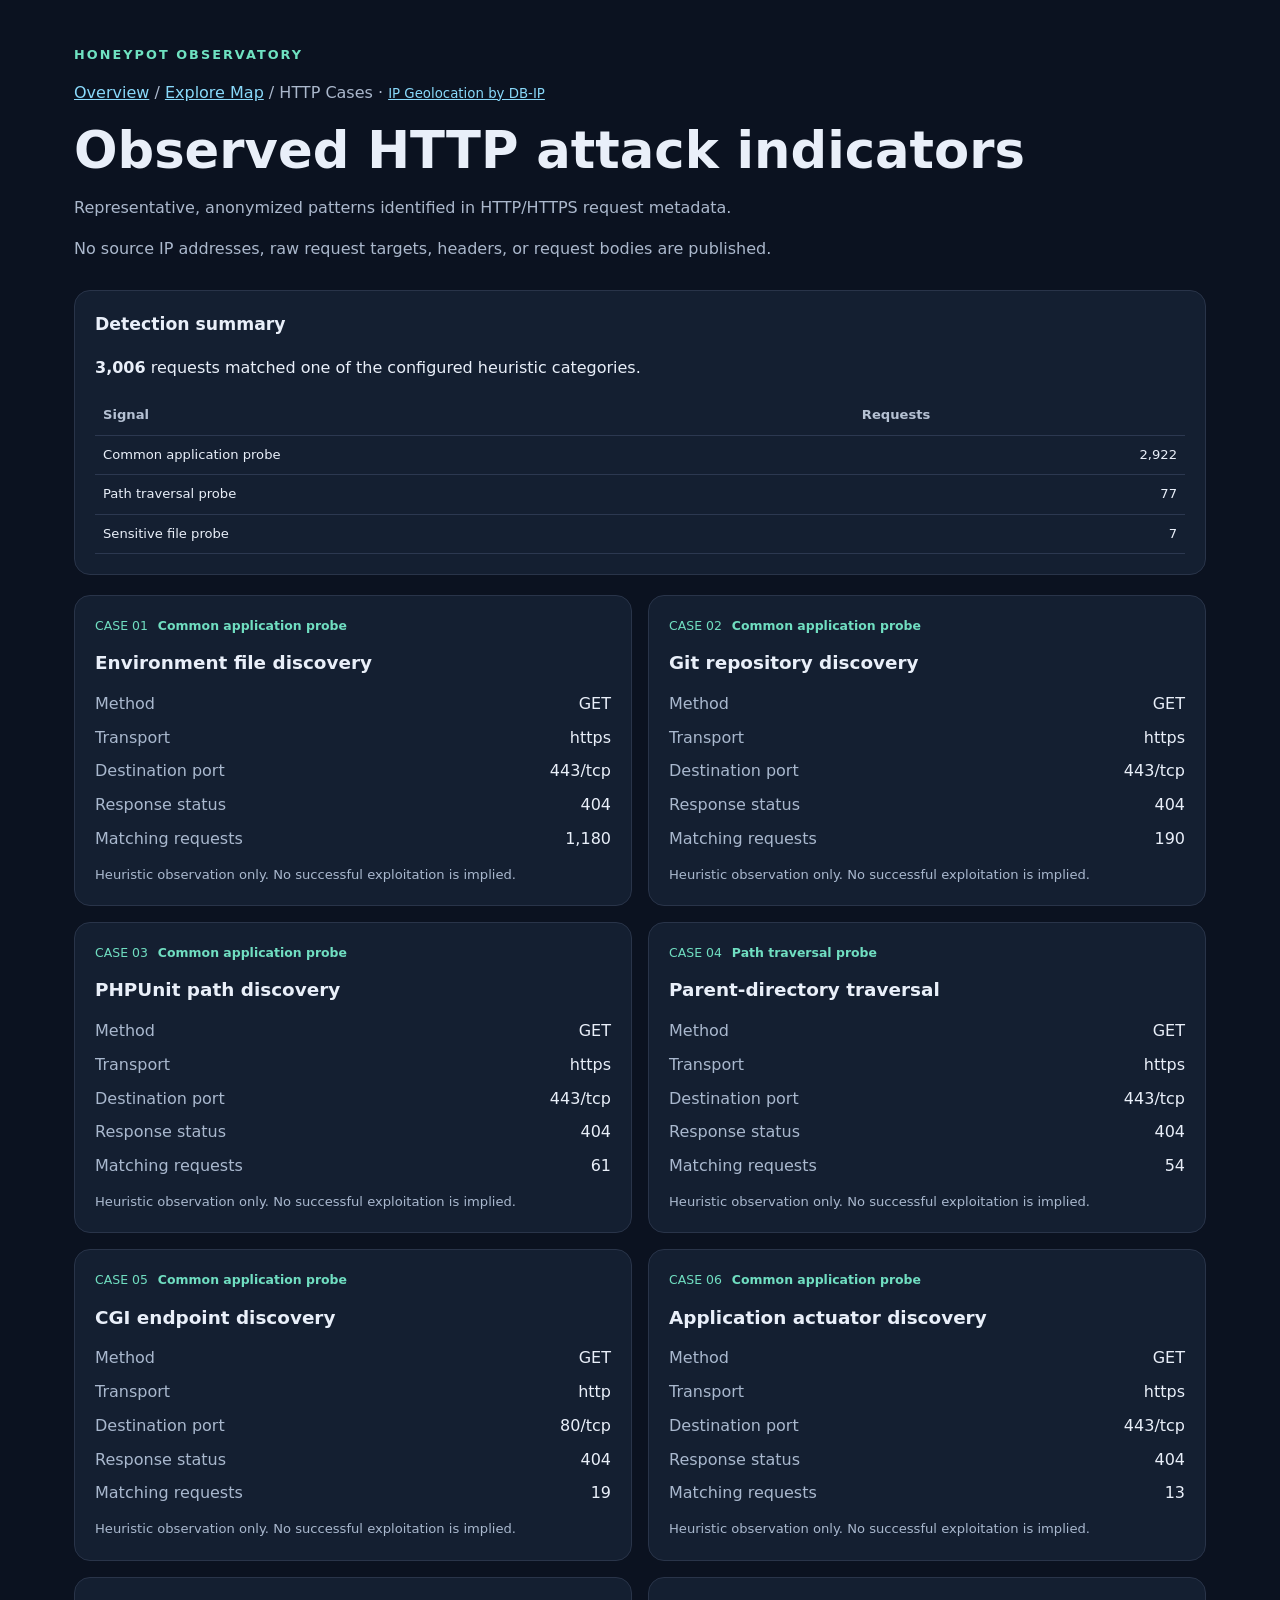
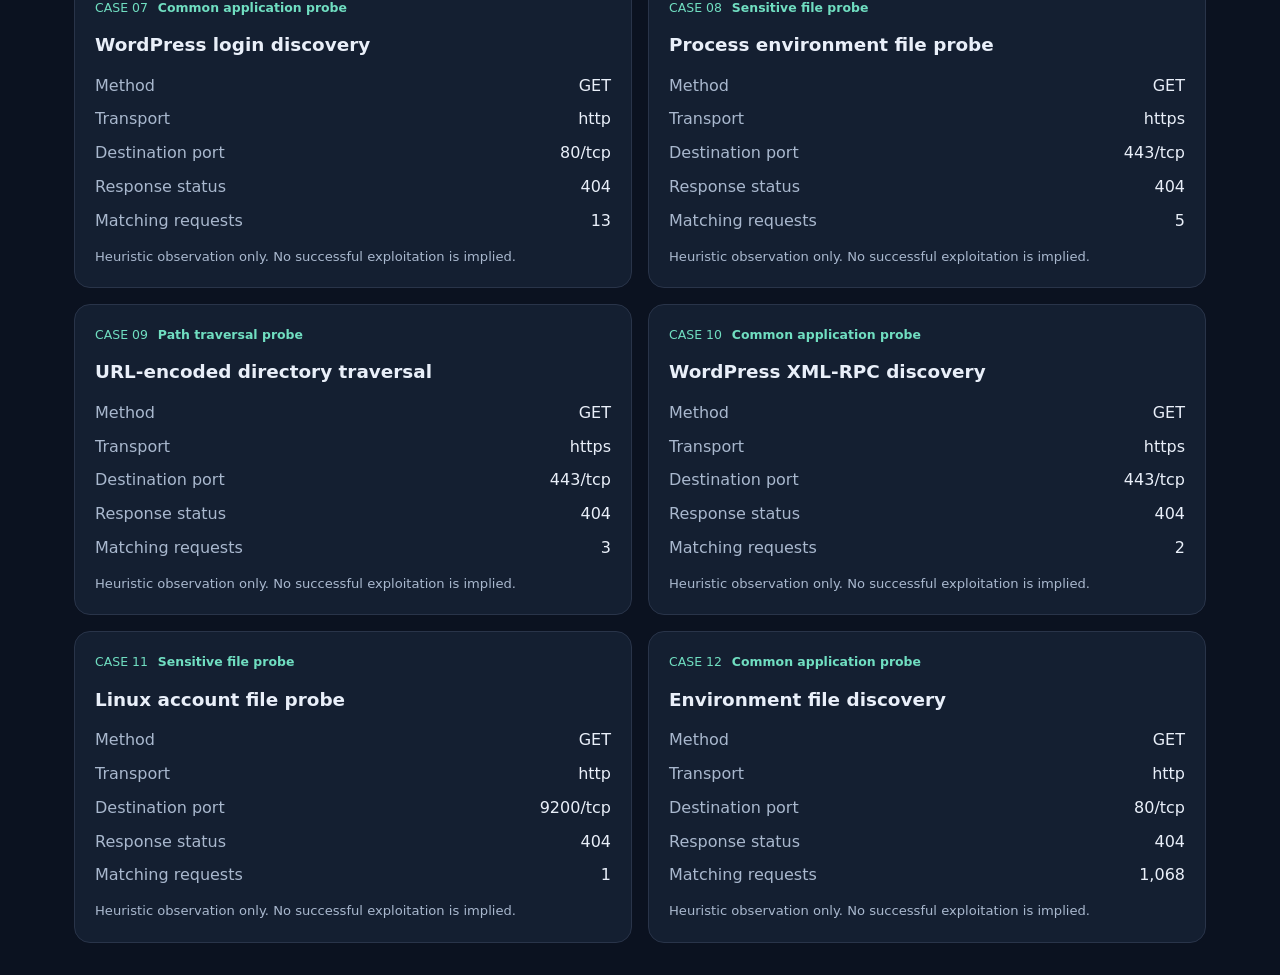
==== commit 7b9c6462: "Publish delayed HTTP and TCP UDP observations" ====
--- a/cases.html
+++ b/cases.html
@@ -26,16 +26,16 @@
 
 <section class="panel">
 <h2>Detection summary</h2>
-<p><strong>2,565</strong> requests matched one of the
+<p><strong>3,006</strong> requests matched one of the
 configured heuristic categories.</p>
 <table>
 <thead><tr><th>Signal</th><th>Requests</th></tr></thead>
-<tbody><tr><td>Common application probe</td><td class="number">2,488</td></tr><tr><td>Path traversal probe</td><td class="number">70</td></tr><tr><td>Sensitive file probe</td><td class="number">7</td></tr></tbody>
+<tbody><tr><td>Common application probe</td><td class="number">2,922</td></tr><tr><td>Path traversal probe</td><td class="number">77</td></tr><tr><td>Sensitive file probe</td><td class="number">7</td></tr></tbody>
 </table>
 </section>
 
 <section class="case-grid">
-<article class="case"><div class="case-top"><span>CASE 01</span><strong>Common application probe</strong></div><h2>Environment file discovery</h2><dl><dt>Method</dt><dd>GET</dd><dt>Transport</dt><dd>https</dd><dt>Destination port</dt><dd>443/tcp</dd><dt>Response status</dt><dd>404</dd><dt>Matching requests</dt><dd>1,043</dd></dl><p class="case-note">Heuristic observation only. No successful exploitation is implied.</p></article><article class="case"><div class="case-top"><span>CASE 02</span><strong>Common application probe</strong></div><h2>Git repository discovery</h2><dl><dt>Method</dt><dd>GET</dd><dt>Transport</dt><dd>https</dd><dt>Destination port</dt><dd>443/tcp</dd><dt>Response status</dt><dd>404</dd><dt>Matching requests</dt><dd>184</dd></dl><p class="case-note">Heuristic observation only. No successful exploitation is implied.</p></article><article class="case"><div class="case-top"><span>CASE 03</span><strong>Common application probe</strong></div><h2>PHPUnit path discovery</h2><dl><dt>Method</dt><dd>GET</dd><dt>Transport</dt><dd>http</dd><dt>Destination port</dt><dd>80/tcp</dd><dt>Response status</dt><dd>404</dd><dt>Matching requests</dt><dd>58</dd></dl><p class="case-note">Heuristic observation only. No successful exploitation is implied.</p></article><article class="case"><div class="case-top"><span>CASE 04</span><strong>Path traversal probe</strong></div><h2>Parent-directory traversal</h2><dl><dt>Method</dt><dd>GET</dd><dt>Transport</dt><dd>https</dd><dt>Destination port</dt><dd>443/tcp</dd><dt>Response status</dt><dd>404</dd><dt>Matching requests</dt><dd>51</dd></dl><p class="case-note">Heuristic observation only. No successful exploitation is implied.</p></article><article class="case"><div class="case-top"><span>CASE 05</span><strong>Common application probe</strong></div><h2>CGI endpoint discovery</h2><dl><dt>Method</dt><dd>GET</dd><dt>Transport</dt><dd>http</dd><dt>Destination port</dt><dd>80/tcp</dd><dt>Response status</dt><dd>404</dd><dt>Matching requests</dt><dd>18</dd></dl><p class="case-note">Heuristic observation only. No successful exploitation is implied.</p></article><article class="case"><div class="case-top"><span>CASE 06</span><strong>Common application probe</strong></div><h2>Application actuator discovery</h2><dl><dt>Method</dt><dd>GET</dd><dt>Transport</dt><dd>https</dd><dt>Destination port</dt><dd>443/tcp</dd><dt>Response status</dt><dd>404</dd><dt>Matching requests</dt><dd>11</dd></dl><p class="case-note">Heuristic observation only. No successful exploitation is implied.</p></article><article class="case"><div class="case-top"><span>CASE 07</span><strong>Sensitive file probe</strong></div><h2>Process environment file probe</h2><dl><dt>Method</dt><dd>GET</dd><dt>Transport</dt><dd>https</dd><dt>Destination port</dt><dd>443/tcp</dd><dt>Response status</dt><dd>404</dd><dt>Matching requests</dt><dd>5</dd></dl><p class="case-note">Heuristic observation only. No successful exploitation is implied.</p></article><article class="case"><div class="case-top"><span>CASE 08</span><strong>Path traversal probe</strong></div><h2>URL-encoded directory traversal</h2><dl><dt>Method</dt><dd>GET</dd><dt>Transport</dt><dd>https</dd><dt>Destination port</dt><dd>443/tcp</dd><dt>Response status</dt><dd>404</dd><dt>Matching requests</dt><dd>3</dd></dl><p class="case-note">Heuristic observation only. No successful exploitation is implied.</p></article><article class="case"><div class="case-top"><span>CASE 09</span><strong>Common application probe</strong></div><h2>WordPress XML-RPC discovery</h2><dl><dt>Method</dt><dd>GET</dd><dt>Transport</dt><dd>https</dd><dt>Destination port</dt><dd>443/tcp</dd><dt>Response status</dt><dd>404</dd><dt>Matching requests</dt><dd>2</dd></dl><p class="case-note">Heuristic observation only. No successful exploitation is implied.</p></article><article class="case"><div class="case-top"><span>CASE 10</span><strong>Common application probe</strong></div><h2>WordPress login discovery</h2><dl><dt>Method</dt><dd>GET</dd><dt>Transport</dt><dd>https</dd><dt>Destination port</dt><dd>443/tcp</dd><dt>Response status</dt><dd>404</dd><dt>Matching requests</dt><dd>1</dd></dl><p class="case-note">Heuristic observation only. No successful exploitation is implied.</p></article><article class="case"><div class="case-top"><span>CASE 11</span><strong>Sensitive file probe</strong></div><h2>Linux account file probe</h2><dl><dt>Method</dt><dd>GET</dd><dt>Transport</dt><dd>http</dd><dt>Destination port</dt><dd>9200/tcp</dd><dt>Response status</dt><dd>404</dd><dt>Matching requests</dt><dd>1</dd></dl><p class="case-note">Heuristic observation only. No successful exploitation is implied.</p></article><article class="case"><div class="case-top"><span>CASE 12</span><strong>Common application probe</strong></div><h2>Environment file discovery</h2><dl><dt>Method</dt><dd>GET</dd><dt>Transport</dt><dd>http</dd><dt>Destination port</dt><dd>80/tcp</dd><dt>Response status</dt><dd>404</dd><dt>Matching requests</dt><dd>870</dd></dl><p class="case-note">Heuristic observation only. No successful exploitation is implied.</p></article>
+<article class="case"><div class="case-top"><span>CASE 01</span><strong>Common application probe</strong></div><h2>Environment file discovery</h2><dl><dt>Method</dt><dd>GET</dd><dt>Transport</dt><dd>https</dd><dt>Destination port</dt><dd>443/tcp</dd><dt>Response status</dt><dd>404</dd><dt>Matching requests</dt><dd>1,180</dd></dl><p class="case-note">Heuristic observation only. No successful exploitation is implied.</p></article><article class="case"><div class="case-top"><span>CASE 02</span><strong>Common application probe</strong></div><h2>Git repository discovery</h2><dl><dt>Method</dt><dd>GET</dd><dt>Transport</dt><dd>https</dd><dt>Destination port</dt><dd>443/tcp</dd><dt>Response status</dt><dd>404</dd><dt>Matching requests</dt><dd>190</dd></dl><p class="case-note">Heuristic observation only. No successful exploitation is implied.</p></article><article class="case"><div class="case-top"><span>CASE 03</span><strong>Common application probe</strong></div><h2>PHPUnit path discovery</h2><dl><dt>Method</dt><dd>GET</dd><dt>Transport</dt><dd>https</dd><dt>Destination port</dt><dd>443/tcp</dd><dt>Response status</dt><dd>404</dd><dt>Matching requests</dt><dd>61</dd></dl><p class="case-note">Heuristic observation only. No successful exploitation is implied.</p></article><article class="case"><div class="case-top"><span>CASE 04</span><strong>Path traversal probe</strong></div><h2>Parent-directory traversal</h2><dl><dt>Method</dt><dd>GET</dd><dt>Transport</dt><dd>https</dd><dt>Destination port</dt><dd>443/tcp</dd><dt>Response status</dt><dd>404</dd><dt>Matching requests</dt><dd>54</dd></dl><p class="case-note">Heuristic observation only. No successful exploitation is implied.</p></article><article class="case"><div class="case-top"><span>CASE 05</span><strong>Common application probe</strong></div><h2>CGI endpoint discovery</h2><dl><dt>Method</dt><dd>GET</dd><dt>Transport</dt><dd>http</dd><dt>Destination port</dt><dd>80/tcp</dd><dt>Response status</dt><dd>404</dd><dt>Matching requests</dt><dd>19</dd></dl><p class="case-note">Heuristic observation only. No successful exploitation is implied.</p></article><article class="case"><div class="case-top"><span>CASE 06</span><strong>Common application probe</strong></div><h2>Application actuator discovery</h2><dl><dt>Method</dt><dd>GET</dd><dt>Transport</dt><dd>https</dd><dt>Destination port</dt><dd>443/tcp</dd><dt>Response status</dt><dd>404</dd><dt>Matching requests</dt><dd>13</dd></dl><p class="case-note">Heuristic observation only. No successful exploitation is implied.</p></article><article class="case"><div class="case-top"><span>CASE 07</span><strong>Common application probe</strong></div><h2>WordPress login discovery</h2><dl><dt>Method</dt><dd>GET</dd><dt>Transport</dt><dd>http</dd><dt>Destination port</dt><dd>80/tcp</dd><dt>Response status</dt><dd>404</dd><dt>Matching requests</dt><dd>13</dd></dl><p class="case-note">Heuristic observation only. No successful exploitation is implied.</p></article><article class="case"><div class="case-top"><span>CASE 08</span><strong>Sensitive file probe</strong></div><h2>Process environment file probe</h2><dl><dt>Method</dt><dd>GET</dd><dt>Transport</dt><dd>https</dd><dt>Destination port</dt><dd>443/tcp</dd><dt>Response status</dt><dd>404</dd><dt>Matching requests</dt><dd>5</dd></dl><p class="case-note">Heuristic observation only. No successful exploitation is implied.</p></article><article class="case"><div class="case-top"><span>CASE 09</span><strong>Path traversal probe</strong></div><h2>URL-encoded directory traversal</h2><dl><dt>Method</dt><dd>GET</dd><dt>Transport</dt><dd>https</dd><dt>Destination port</dt><dd>443/tcp</dd><dt>Response status</dt><dd>404</dd><dt>Matching requests</dt><dd>3</dd></dl><p class="case-note">Heuristic observation only. No successful exploitation is implied.</p></article><article class="case"><div class="case-top"><span>CASE 10</span><strong>Common application probe</strong></div><h2>WordPress XML-RPC discovery</h2><dl><dt>Method</dt><dd>GET</dd><dt>Transport</dt><dd>https</dd><dt>Destination port</dt><dd>443/tcp</dd><dt>Response status</dt><dd>404</dd><dt>Matching requests</dt><dd>2</dd></dl><p class="case-note">Heuristic observation only. No successful exploitation is implied.</p></article><article class="case"><div class="case-top"><span>CASE 11</span><strong>Sensitive file probe</strong></div><h2>Linux account file probe</h2><dl><dt>Method</dt><dd>GET</dd><dt>Transport</dt><dd>http</dd><dt>Destination port</dt><dd>9200/tcp</dd><dt>Response status</dt><dd>404</dd><dt>Matching requests</dt><dd>1</dd></dl><p class="case-note">Heuristic observation only. No successful exploitation is implied.</p></article><article class="case"><div class="case-top"><span>CASE 12</span><strong>Common application probe</strong></div><h2>Environment file discovery</h2><dl><dt>Method</dt><dd>GET</dd><dt>Transport</dt><dd>http</dd><dt>Destination port</dt><dd>80/tcp</dd><dt>Response status</dt><dd>404</dd><dt>Matching requests</dt><dd>1,068</dd></dl><p class="case-note">Heuristic observation only. No successful exploitation is implied.</p></article>
 </section>
 
 
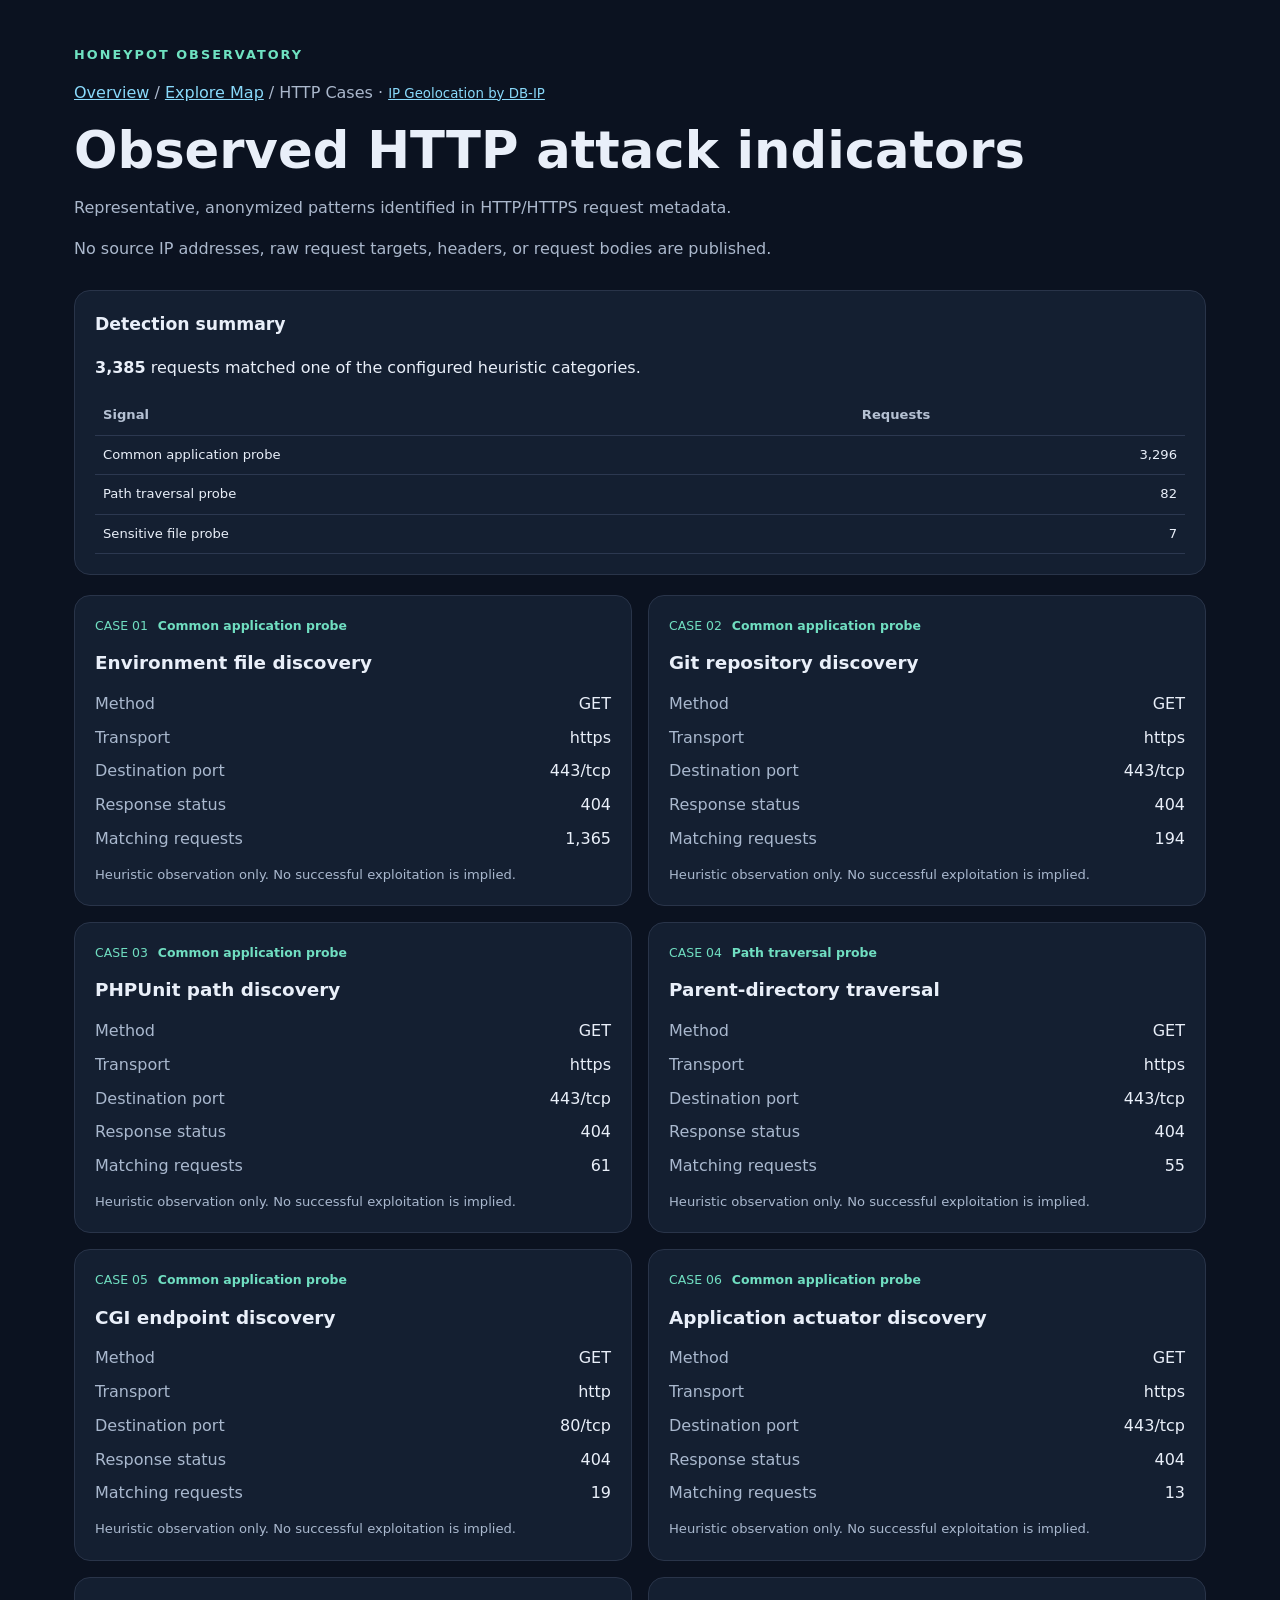
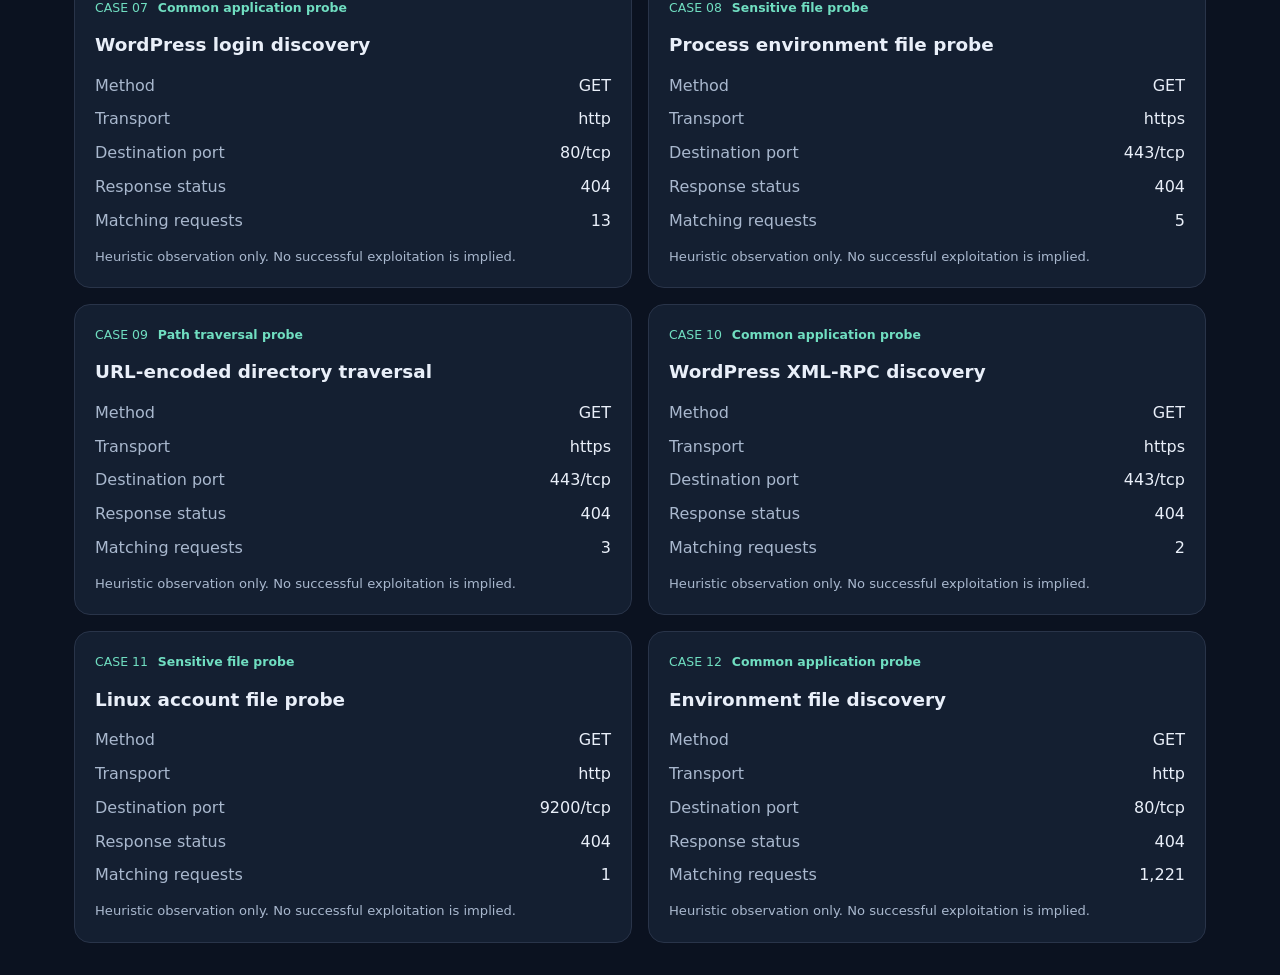
==== commit 978c82cf: "Publish delayed HTTP and TCP UDP observations" ====
--- a/cases.html
+++ b/cases.html
@@ -26,16 +26,16 @@
 
 <section class="panel">
 <h2>Detection summary</h2>
-<p><strong>3,006</strong> requests matched one of the
+<p><strong>3,385</strong> requests matched one of the
 configured heuristic categories.</p>
 <table>
 <thead><tr><th>Signal</th><th>Requests</th></tr></thead>
-<tbody><tr><td>Common application probe</td><td class="number">2,922</td></tr><tr><td>Path traversal probe</td><td class="number">77</td></tr><tr><td>Sensitive file probe</td><td class="number">7</td></tr></tbody>
+<tbody><tr><td>Common application probe</td><td class="number">3,296</td></tr><tr><td>Path traversal probe</td><td class="number">82</td></tr><tr><td>Sensitive file probe</td><td class="number">7</td></tr></tbody>
 </table>
 </section>
 
 <section class="case-grid">
-<article class="case"><div class="case-top"><span>CASE 01</span><strong>Common application probe</strong></div><h2>Environment file discovery</h2><dl><dt>Method</dt><dd>GET</dd><dt>Transport</dt><dd>https</dd><dt>Destination port</dt><dd>443/tcp</dd><dt>Response status</dt><dd>404</dd><dt>Matching requests</dt><dd>1,180</dd></dl><p class="case-note">Heuristic observation only. No successful exploitation is implied.</p></article><article class="case"><div class="case-top"><span>CASE 02</span><strong>Common application probe</strong></div><h2>Git repository discovery</h2><dl><dt>Method</dt><dd>GET</dd><dt>Transport</dt><dd>https</dd><dt>Destination port</dt><dd>443/tcp</dd><dt>Response status</dt><dd>404</dd><dt>Matching requests</dt><dd>190</dd></dl><p class="case-note">Heuristic observation only. No successful exploitation is implied.</p></article><article class="case"><div class="case-top"><span>CASE 03</span><strong>Common application probe</strong></div><h2>PHPUnit path discovery</h2><dl><dt>Method</dt><dd>GET</dd><dt>Transport</dt><dd>https</dd><dt>Destination port</dt><dd>443/tcp</dd><dt>Response status</dt><dd>404</dd><dt>Matching requests</dt><dd>61</dd></dl><p class="case-note">Heuristic observation only. No successful exploitation is implied.</p></article><article class="case"><div class="case-top"><span>CASE 04</span><strong>Path traversal probe</strong></div><h2>Parent-directory traversal</h2><dl><dt>Method</dt><dd>GET</dd><dt>Transport</dt><dd>https</dd><dt>Destination port</dt><dd>443/tcp</dd><dt>Response status</dt><dd>404</dd><dt>Matching requests</dt><dd>54</dd></dl><p class="case-note">Heuristic observation only. No successful exploitation is implied.</p></article><article class="case"><div class="case-top"><span>CASE 05</span><strong>Common application probe</strong></div><h2>CGI endpoint discovery</h2><dl><dt>Method</dt><dd>GET</dd><dt>Transport</dt><dd>http</dd><dt>Destination port</dt><dd>80/tcp</dd><dt>Response status</dt><dd>404</dd><dt>Matching requests</dt><dd>19</dd></dl><p class="case-note">Heuristic observation only. No successful exploitation is implied.</p></article><article class="case"><div class="case-top"><span>CASE 06</span><strong>Common application probe</strong></div><h2>Application actuator discovery</h2><dl><dt>Method</dt><dd>GET</dd><dt>Transport</dt><dd>https</dd><dt>Destination port</dt><dd>443/tcp</dd><dt>Response status</dt><dd>404</dd><dt>Matching requests</dt><dd>13</dd></dl><p class="case-note">Heuristic observation only. No successful exploitation is implied.</p></article><article class="case"><div class="case-top"><span>CASE 07</span><strong>Common application probe</strong></div><h2>WordPress login discovery</h2><dl><dt>Method</dt><dd>GET</dd><dt>Transport</dt><dd>http</dd><dt>Destination port</dt><dd>80/tcp</dd><dt>Response status</dt><dd>404</dd><dt>Matching requests</dt><dd>13</dd></dl><p class="case-note">Heuristic observation only. No successful exploitation is implied.</p></article><article class="case"><div class="case-top"><span>CASE 08</span><strong>Sensitive file probe</strong></div><h2>Process environment file probe</h2><dl><dt>Method</dt><dd>GET</dd><dt>Transport</dt><dd>https</dd><dt>Destination port</dt><dd>443/tcp</dd><dt>Response status</dt><dd>404</dd><dt>Matching requests</dt><dd>5</dd></dl><p class="case-note">Heuristic observation only. No successful exploitation is implied.</p></article><article class="case"><div class="case-top"><span>CASE 09</span><strong>Path traversal probe</strong></div><h2>URL-encoded directory traversal</h2><dl><dt>Method</dt><dd>GET</dd><dt>Transport</dt><dd>https</dd><dt>Destination port</dt><dd>443/tcp</dd><dt>Response status</dt><dd>404</dd><dt>Matching requests</dt><dd>3</dd></dl><p class="case-note">Heuristic observation only. No successful exploitation is implied.</p></article><article class="case"><div class="case-top"><span>CASE 10</span><strong>Common application probe</strong></div><h2>WordPress XML-RPC discovery</h2><dl><dt>Method</dt><dd>GET</dd><dt>Transport</dt><dd>https</dd><dt>Destination port</dt><dd>443/tcp</dd><dt>Response status</dt><dd>404</dd><dt>Matching requests</dt><dd>2</dd></dl><p class="case-note">Heuristic observation only. No successful exploitation is implied.</p></article><article class="case"><div class="case-top"><span>CASE 11</span><strong>Sensitive file probe</strong></div><h2>Linux account file probe</h2><dl><dt>Method</dt><dd>GET</dd><dt>Transport</dt><dd>http</dd><dt>Destination port</dt><dd>9200/tcp</dd><dt>Response status</dt><dd>404</dd><dt>Matching requests</dt><dd>1</dd></dl><p class="case-note">Heuristic observation only. No successful exploitation is implied.</p></article><article class="case"><div class="case-top"><span>CASE 12</span><strong>Common application probe</strong></div><h2>Environment file discovery</h2><dl><dt>Method</dt><dd>GET</dd><dt>Transport</dt><dd>http</dd><dt>Destination port</dt><dd>80/tcp</dd><dt>Response status</dt><dd>404</dd><dt>Matching requests</dt><dd>1,068</dd></dl><p class="case-note">Heuristic observation only. No successful exploitation is implied.</p></article>
+<article class="case"><div class="case-top"><span>CASE 01</span><strong>Common application probe</strong></div><h2>Environment file discovery</h2><dl><dt>Method</dt><dd>GET</dd><dt>Transport</dt><dd>https</dd><dt>Destination port</dt><dd>443/tcp</dd><dt>Response status</dt><dd>404</dd><dt>Matching requests</dt><dd>1,365</dd></dl><p class="case-note">Heuristic observation only. No successful exploitation is implied.</p></article><article class="case"><div class="case-top"><span>CASE 02</span><strong>Common application probe</strong></div><h2>Git repository discovery</h2><dl><dt>Method</dt><dd>GET</dd><dt>Transport</dt><dd>https</dd><dt>Destination port</dt><dd>443/tcp</dd><dt>Response status</dt><dd>404</dd><dt>Matching requests</dt><dd>194</dd></dl><p class="case-note">Heuristic observation only. No successful exploitation is implied.</p></article><article class="case"><div class="case-top"><span>CASE 03</span><strong>Common application probe</strong></div><h2>PHPUnit path discovery</h2><dl><dt>Method</dt><dd>GET</dd><dt>Transport</dt><dd>https</dd><dt>Destination port</dt><dd>443/tcp</dd><dt>Response status</dt><dd>404</dd><dt>Matching requests</dt><dd>61</dd></dl><p class="case-note">Heuristic observation only. No successful exploitation is implied.</p></article><article class="case"><div class="case-top"><span>CASE 04</span><strong>Path traversal probe</strong></div><h2>Parent-directory traversal</h2><dl><dt>Method</dt><dd>GET</dd><dt>Transport</dt><dd>https</dd><dt>Destination port</dt><dd>443/tcp</dd><dt>Response status</dt><dd>404</dd><dt>Matching requests</dt><dd>55</dd></dl><p class="case-note">Heuristic observation only. No successful exploitation is implied.</p></article><article class="case"><div class="case-top"><span>CASE 05</span><strong>Common application probe</strong></div><h2>CGI endpoint discovery</h2><dl><dt>Method</dt><dd>GET</dd><dt>Transport</dt><dd>http</dd><dt>Destination port</dt><dd>80/tcp</dd><dt>Response status</dt><dd>404</dd><dt>Matching requests</dt><dd>19</dd></dl><p class="case-note">Heuristic observation only. No successful exploitation is implied.</p></article><article class="case"><div class="case-top"><span>CASE 06</span><strong>Common application probe</strong></div><h2>Application actuator discovery</h2><dl><dt>Method</dt><dd>GET</dd><dt>Transport</dt><dd>https</dd><dt>Destination port</dt><dd>443/tcp</dd><dt>Response status</dt><dd>404</dd><dt>Matching requests</dt><dd>13</dd></dl><p class="case-note">Heuristic observation only. No successful exploitation is implied.</p></article><article class="case"><div class="case-top"><span>CASE 07</span><strong>Common application probe</strong></div><h2>WordPress login discovery</h2><dl><dt>Method</dt><dd>GET</dd><dt>Transport</dt><dd>http</dd><dt>Destination port</dt><dd>80/tcp</dd><dt>Response status</dt><dd>404</dd><dt>Matching requests</dt><dd>13</dd></dl><p class="case-note">Heuristic observation only. No successful exploitation is implied.</p></article><article class="case"><div class="case-top"><span>CASE 08</span><strong>Sensitive file probe</strong></div><h2>Process environment file probe</h2><dl><dt>Method</dt><dd>GET</dd><dt>Transport</dt><dd>https</dd><dt>Destination port</dt><dd>443/tcp</dd><dt>Response status</dt><dd>404</dd><dt>Matching requests</dt><dd>5</dd></dl><p class="case-note">Heuristic observation only. No successful exploitation is implied.</p></article><article class="case"><div class="case-top"><span>CASE 09</span><strong>Path traversal probe</strong></div><h2>URL-encoded directory traversal</h2><dl><dt>Method</dt><dd>GET</dd><dt>Transport</dt><dd>https</dd><dt>Destination port</dt><dd>443/tcp</dd><dt>Response status</dt><dd>404</dd><dt>Matching requests</dt><dd>3</dd></dl><p class="case-note">Heuristic observation only. No successful exploitation is implied.</p></article><article class="case"><div class="case-top"><span>CASE 10</span><strong>Common application probe</strong></div><h2>WordPress XML-RPC discovery</h2><dl><dt>Method</dt><dd>GET</dd><dt>Transport</dt><dd>https</dd><dt>Destination port</dt><dd>443/tcp</dd><dt>Response status</dt><dd>404</dd><dt>Matching requests</dt><dd>2</dd></dl><p class="case-note">Heuristic observation only. No successful exploitation is implied.</p></article><article class="case"><div class="case-top"><span>CASE 11</span><strong>Sensitive file probe</strong></div><h2>Linux account file probe</h2><dl><dt>Method</dt><dd>GET</dd><dt>Transport</dt><dd>http</dd><dt>Destination port</dt><dd>9200/tcp</dd><dt>Response status</dt><dd>404</dd><dt>Matching requests</dt><dd>1</dd></dl><p class="case-note">Heuristic observation only. No successful exploitation is implied.</p></article><article class="case"><div class="case-top"><span>CASE 12</span><strong>Common application probe</strong></div><h2>Environment file discovery</h2><dl><dt>Method</dt><dd>GET</dd><dt>Transport</dt><dd>http</dd><dt>Destination port</dt><dd>80/tcp</dd><dt>Response status</dt><dd>404</dd><dt>Matching requests</dt><dd>1,221</dd></dl><p class="case-note">Heuristic observation only. No successful exploitation is implied.</p></article>
 </section>
 
 
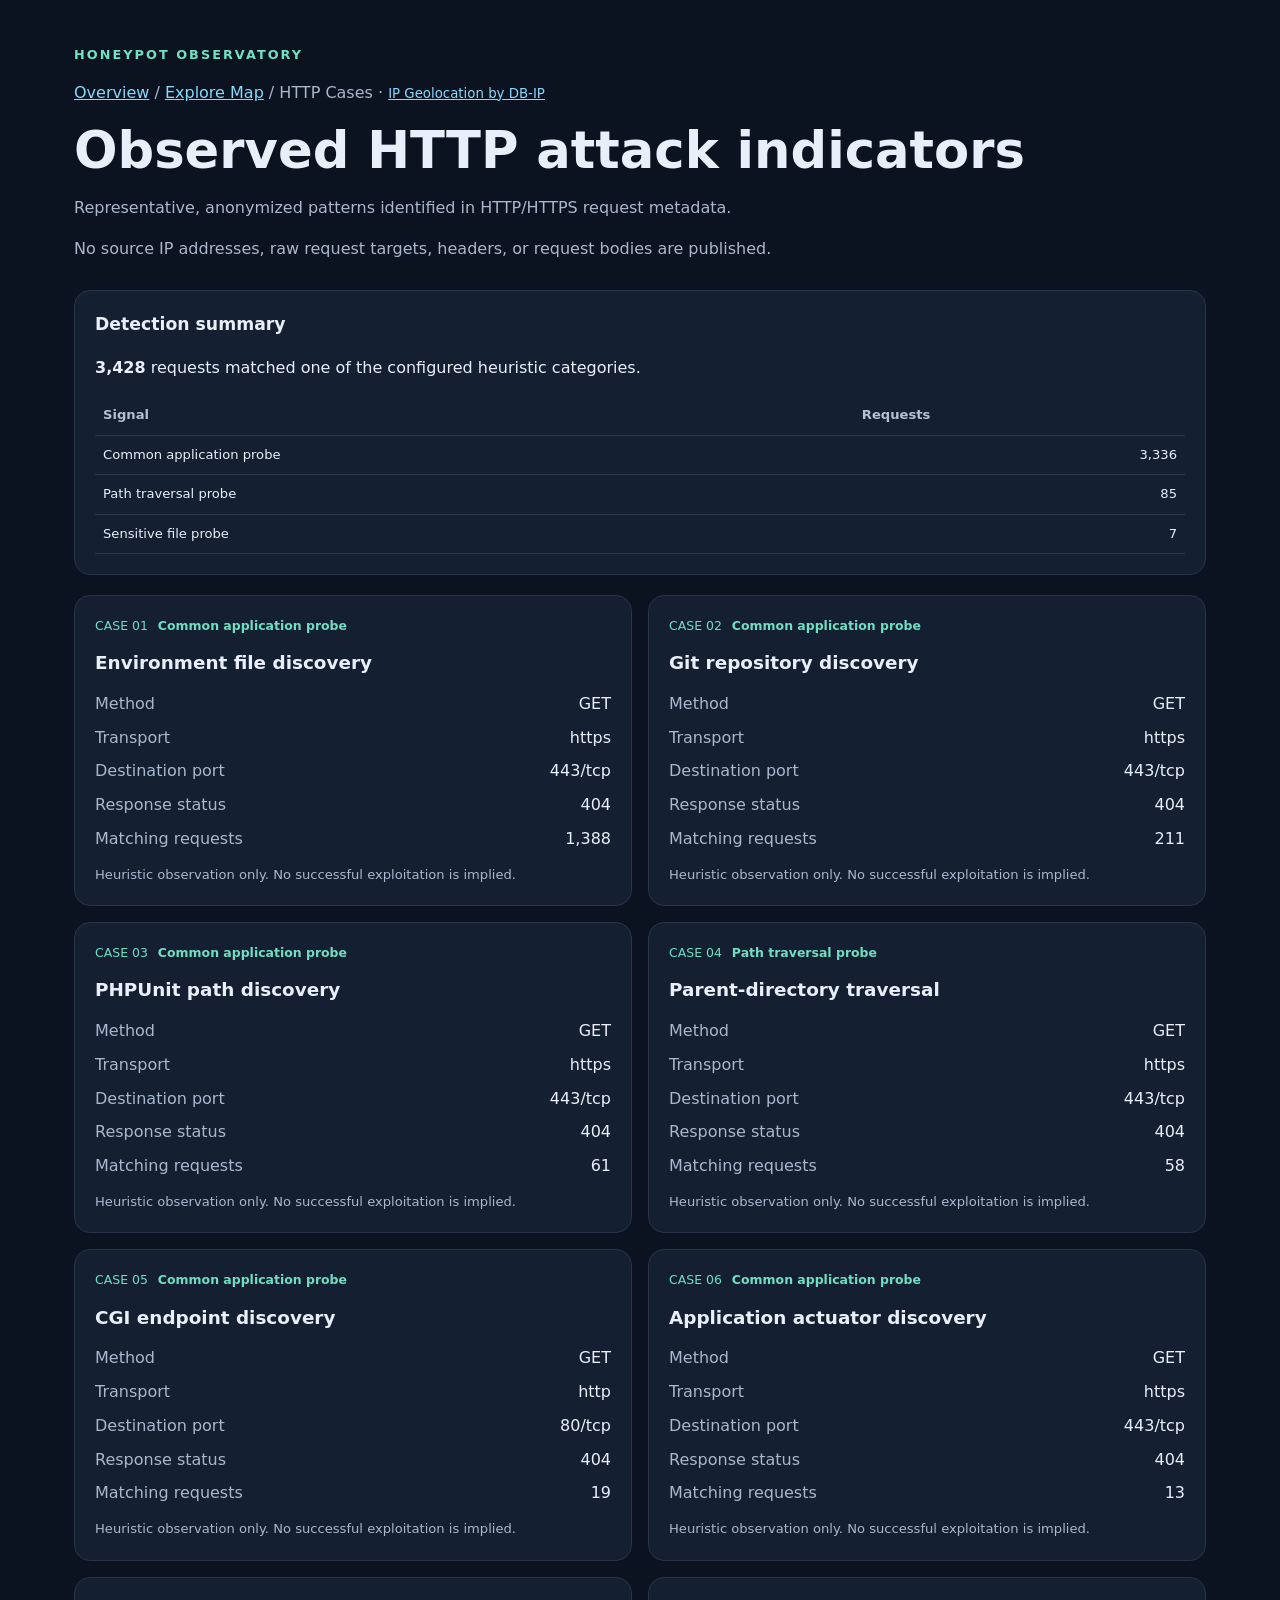
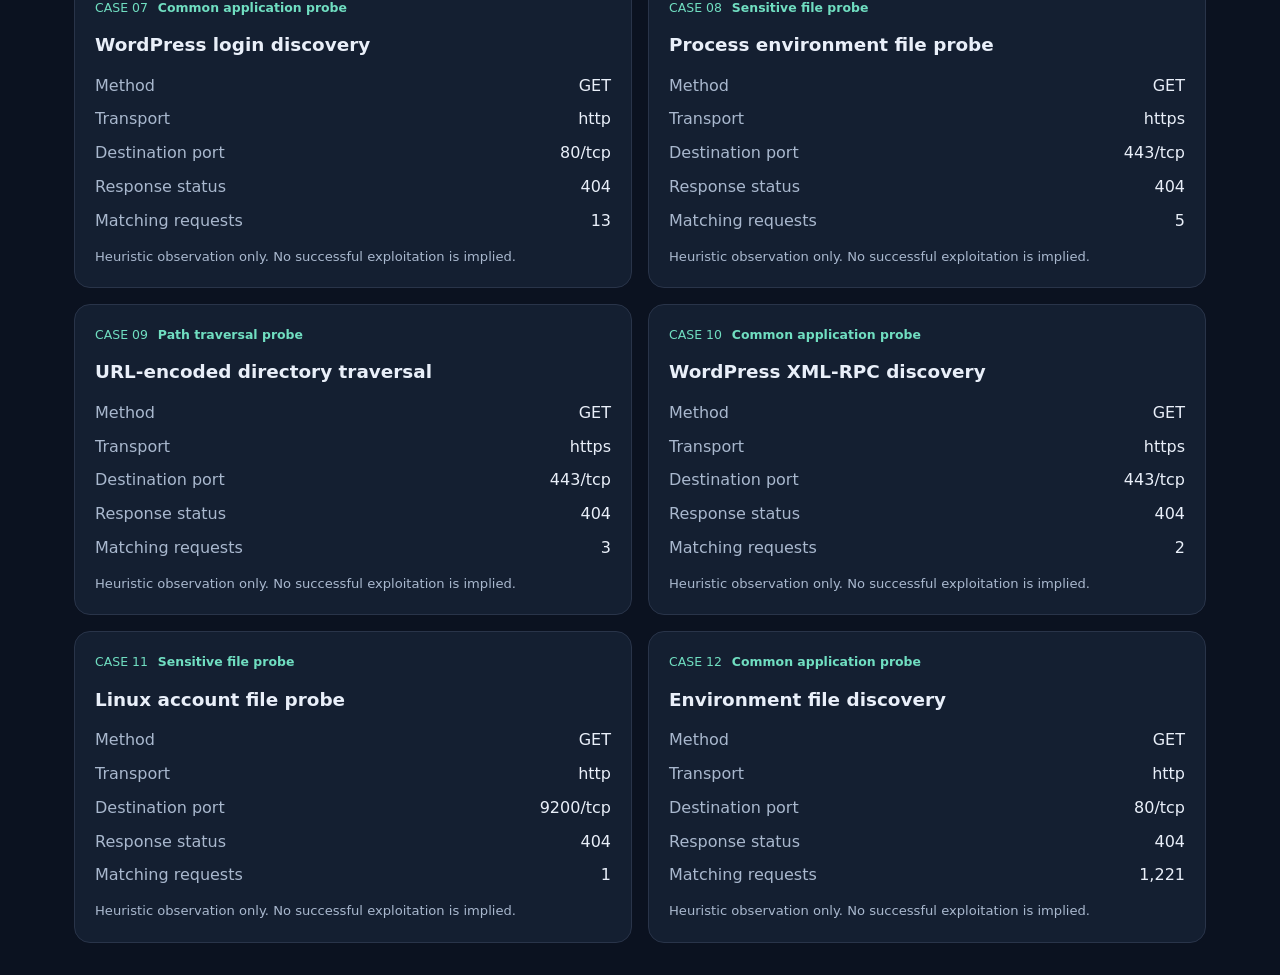
==== commit 277a70b5: "Publish delayed HTTP and TCP UDP observations" ====
--- a/cases.html
+++ b/cases.html
@@ -26,16 +26,16 @@
 
 <section class="panel">
 <h2>Detection summary</h2>
-<p><strong>3,385</strong> requests matched one of the
+<p><strong>3,428</strong> requests matched one of the
 configured heuristic categories.</p>
 <table>
 <thead><tr><th>Signal</th><th>Requests</th></tr></thead>
-<tbody><tr><td>Common application probe</td><td class="number">3,296</td></tr><tr><td>Path traversal probe</td><td class="number">82</td></tr><tr><td>Sensitive file probe</td><td class="number">7</td></tr></tbody>
+<tbody><tr><td>Common application probe</td><td class="number">3,336</td></tr><tr><td>Path traversal probe</td><td class="number">85</td></tr><tr><td>Sensitive file probe</td><td class="number">7</td></tr></tbody>
 </table>
 </section>
 
 <section class="case-grid">
-<article class="case"><div class="case-top"><span>CASE 01</span><strong>Common application probe</strong></div><h2>Environment file discovery</h2><dl><dt>Method</dt><dd>GET</dd><dt>Transport</dt><dd>https</dd><dt>Destination port</dt><dd>443/tcp</dd><dt>Response status</dt><dd>404</dd><dt>Matching requests</dt><dd>1,365</dd></dl><p class="case-note">Heuristic observation only. No successful exploitation is implied.</p></article><article class="case"><div class="case-top"><span>CASE 02</span><strong>Common application probe</strong></div><h2>Git repository discovery</h2><dl><dt>Method</dt><dd>GET</dd><dt>Transport</dt><dd>https</dd><dt>Destination port</dt><dd>443/tcp</dd><dt>Response status</dt><dd>404</dd><dt>Matching requests</dt><dd>194</dd></dl><p class="case-note">Heuristic observation only. No successful exploitation is implied.</p></article><article class="case"><div class="case-top"><span>CASE 03</span><strong>Common application probe</strong></div><h2>PHPUnit path discovery</h2><dl><dt>Method</dt><dd>GET</dd><dt>Transport</dt><dd>https</dd><dt>Destination port</dt><dd>443/tcp</dd><dt>Response status</dt><dd>404</dd><dt>Matching requests</dt><dd>61</dd></dl><p class="case-note">Heuristic observation only. No successful exploitation is implied.</p></article><article class="case"><div class="case-top"><span>CASE 04</span><strong>Path traversal probe</strong></div><h2>Parent-directory traversal</h2><dl><dt>Method</dt><dd>GET</dd><dt>Transport</dt><dd>https</dd><dt>Destination port</dt><dd>443/tcp</dd><dt>Response status</dt><dd>404</dd><dt>Matching requests</dt><dd>55</dd></dl><p class="case-note">Heuristic observation only. No successful exploitation is implied.</p></article><article class="case"><div class="case-top"><span>CASE 05</span><strong>Common application probe</strong></div><h2>CGI endpoint discovery</h2><dl><dt>Method</dt><dd>GET</dd><dt>Transport</dt><dd>http</dd><dt>Destination port</dt><dd>80/tcp</dd><dt>Response status</dt><dd>404</dd><dt>Matching requests</dt><dd>19</dd></dl><p class="case-note">Heuristic observation only. No successful exploitation is implied.</p></article><article class="case"><div class="case-top"><span>CASE 06</span><strong>Common application probe</strong></div><h2>Application actuator discovery</h2><dl><dt>Method</dt><dd>GET</dd><dt>Transport</dt><dd>https</dd><dt>Destination port</dt><dd>443/tcp</dd><dt>Response status</dt><dd>404</dd><dt>Matching requests</dt><dd>13</dd></dl><p class="case-note">Heuristic observation only. No successful exploitation is implied.</p></article><article class="case"><div class="case-top"><span>CASE 07</span><strong>Common application probe</strong></div><h2>WordPress login discovery</h2><dl><dt>Method</dt><dd>GET</dd><dt>Transport</dt><dd>http</dd><dt>Destination port</dt><dd>80/tcp</dd><dt>Response status</dt><dd>404</dd><dt>Matching requests</dt><dd>13</dd></dl><p class="case-note">Heuristic observation only. No successful exploitation is implied.</p></article><article class="case"><div class="case-top"><span>CASE 08</span><strong>Sensitive file probe</strong></div><h2>Process environment file probe</h2><dl><dt>Method</dt><dd>GET</dd><dt>Transport</dt><dd>https</dd><dt>Destination port</dt><dd>443/tcp</dd><dt>Response status</dt><dd>404</dd><dt>Matching requests</dt><dd>5</dd></dl><p class="case-note">Heuristic observation only. No successful exploitation is implied.</p></article><article class="case"><div class="case-top"><span>CASE 09</span><strong>Path traversal probe</strong></div><h2>URL-encoded directory traversal</h2><dl><dt>Method</dt><dd>GET</dd><dt>Transport</dt><dd>https</dd><dt>Destination port</dt><dd>443/tcp</dd><dt>Response status</dt><dd>404</dd><dt>Matching requests</dt><dd>3</dd></dl><p class="case-note">Heuristic observation only. No successful exploitation is implied.</p></article><article class="case"><div class="case-top"><span>CASE 10</span><strong>Common application probe</strong></div><h2>WordPress XML-RPC discovery</h2><dl><dt>Method</dt><dd>GET</dd><dt>Transport</dt><dd>https</dd><dt>Destination port</dt><dd>443/tcp</dd><dt>Response status</dt><dd>404</dd><dt>Matching requests</dt><dd>2</dd></dl><p class="case-note">Heuristic observation only. No successful exploitation is implied.</p></article><article class="case"><div class="case-top"><span>CASE 11</span><strong>Sensitive file probe</strong></div><h2>Linux account file probe</h2><dl><dt>Method</dt><dd>GET</dd><dt>Transport</dt><dd>http</dd><dt>Destination port</dt><dd>9200/tcp</dd><dt>Response status</dt><dd>404</dd><dt>Matching requests</dt><dd>1</dd></dl><p class="case-note">Heuristic observation only. No successful exploitation is implied.</p></article><article class="case"><div class="case-top"><span>CASE 12</span><strong>Common application probe</strong></div><h2>Environment file discovery</h2><dl><dt>Method</dt><dd>GET</dd><dt>Transport</dt><dd>http</dd><dt>Destination port</dt><dd>80/tcp</dd><dt>Response status</dt><dd>404</dd><dt>Matching requests</dt><dd>1,221</dd></dl><p class="case-note">Heuristic observation only. No successful exploitation is implied.</p></article>
+<article class="case"><div class="case-top"><span>CASE 01</span><strong>Common application probe</strong></div><h2>Environment file discovery</h2><dl><dt>Method</dt><dd>GET</dd><dt>Transport</dt><dd>https</dd><dt>Destination port</dt><dd>443/tcp</dd><dt>Response status</dt><dd>404</dd><dt>Matching requests</dt><dd>1,388</dd></dl><p class="case-note">Heuristic observation only. No successful exploitation is implied.</p></article><article class="case"><div class="case-top"><span>CASE 02</span><strong>Common application probe</strong></div><h2>Git repository discovery</h2><dl><dt>Method</dt><dd>GET</dd><dt>Transport</dt><dd>https</dd><dt>Destination port</dt><dd>443/tcp</dd><dt>Response status</dt><dd>404</dd><dt>Matching requests</dt><dd>211</dd></dl><p class="case-note">Heuristic observation only. No successful exploitation is implied.</p></article><article class="case"><div class="case-top"><span>CASE 03</span><strong>Common application probe</strong></div><h2>PHPUnit path discovery</h2><dl><dt>Method</dt><dd>GET</dd><dt>Transport</dt><dd>https</dd><dt>Destination port</dt><dd>443/tcp</dd><dt>Response status</dt><dd>404</dd><dt>Matching requests</dt><dd>61</dd></dl><p class="case-note">Heuristic observation only. No successful exploitation is implied.</p></article><article class="case"><div class="case-top"><span>CASE 04</span><strong>Path traversal probe</strong></div><h2>Parent-directory traversal</h2><dl><dt>Method</dt><dd>GET</dd><dt>Transport</dt><dd>https</dd><dt>Destination port</dt><dd>443/tcp</dd><dt>Response status</dt><dd>404</dd><dt>Matching requests</dt><dd>58</dd></dl><p class="case-note">Heuristic observation only. No successful exploitation is implied.</p></article><article class="case"><div class="case-top"><span>CASE 05</span><strong>Common application probe</strong></div><h2>CGI endpoint discovery</h2><dl><dt>Method</dt><dd>GET</dd><dt>Transport</dt><dd>http</dd><dt>Destination port</dt><dd>80/tcp</dd><dt>Response status</dt><dd>404</dd><dt>Matching requests</dt><dd>19</dd></dl><p class="case-note">Heuristic observation only. No successful exploitation is implied.</p></article><article class="case"><div class="case-top"><span>CASE 06</span><strong>Common application probe</strong></div><h2>Application actuator discovery</h2><dl><dt>Method</dt><dd>GET</dd><dt>Transport</dt><dd>https</dd><dt>Destination port</dt><dd>443/tcp</dd><dt>Response status</dt><dd>404</dd><dt>Matching requests</dt><dd>13</dd></dl><p class="case-note">Heuristic observation only. No successful exploitation is implied.</p></article><article class="case"><div class="case-top"><span>CASE 07</span><strong>Common application probe</strong></div><h2>WordPress login discovery</h2><dl><dt>Method</dt><dd>GET</dd><dt>Transport</dt><dd>http</dd><dt>Destination port</dt><dd>80/tcp</dd><dt>Response status</dt><dd>404</dd><dt>Matching requests</dt><dd>13</dd></dl><p class="case-note">Heuristic observation only. No successful exploitation is implied.</p></article><article class="case"><div class="case-top"><span>CASE 08</span><strong>Sensitive file probe</strong></div><h2>Process environment file probe</h2><dl><dt>Method</dt><dd>GET</dd><dt>Transport</dt><dd>https</dd><dt>Destination port</dt><dd>443/tcp</dd><dt>Response status</dt><dd>404</dd><dt>Matching requests</dt><dd>5</dd></dl><p class="case-note">Heuristic observation only. No successful exploitation is implied.</p></article><article class="case"><div class="case-top"><span>CASE 09</span><strong>Path traversal probe</strong></div><h2>URL-encoded directory traversal</h2><dl><dt>Method</dt><dd>GET</dd><dt>Transport</dt><dd>https</dd><dt>Destination port</dt><dd>443/tcp</dd><dt>Response status</dt><dd>404</dd><dt>Matching requests</dt><dd>3</dd></dl><p class="case-note">Heuristic observation only. No successful exploitation is implied.</p></article><article class="case"><div class="case-top"><span>CASE 10</span><strong>Common application probe</strong></div><h2>WordPress XML-RPC discovery</h2><dl><dt>Method</dt><dd>GET</dd><dt>Transport</dt><dd>https</dd><dt>Destination port</dt><dd>443/tcp</dd><dt>Response status</dt><dd>404</dd><dt>Matching requests</dt><dd>2</dd></dl><p class="case-note">Heuristic observation only. No successful exploitation is implied.</p></article><article class="case"><div class="case-top"><span>CASE 11</span><strong>Sensitive file probe</strong></div><h2>Linux account file probe</h2><dl><dt>Method</dt><dd>GET</dd><dt>Transport</dt><dd>http</dd><dt>Destination port</dt><dd>9200/tcp</dd><dt>Response status</dt><dd>404</dd><dt>Matching requests</dt><dd>1</dd></dl><p class="case-note">Heuristic observation only. No successful exploitation is implied.</p></article><article class="case"><div class="case-top"><span>CASE 12</span><strong>Common application probe</strong></div><h2>Environment file discovery</h2><dl><dt>Method</dt><dd>GET</dd><dt>Transport</dt><dd>http</dd><dt>Destination port</dt><dd>80/tcp</dd><dt>Response status</dt><dd>404</dd><dt>Matching requests</dt><dd>1,221</dd></dl><p class="case-note">Heuristic observation only. No successful exploitation is implied.</p></article>
 </section>
 
 
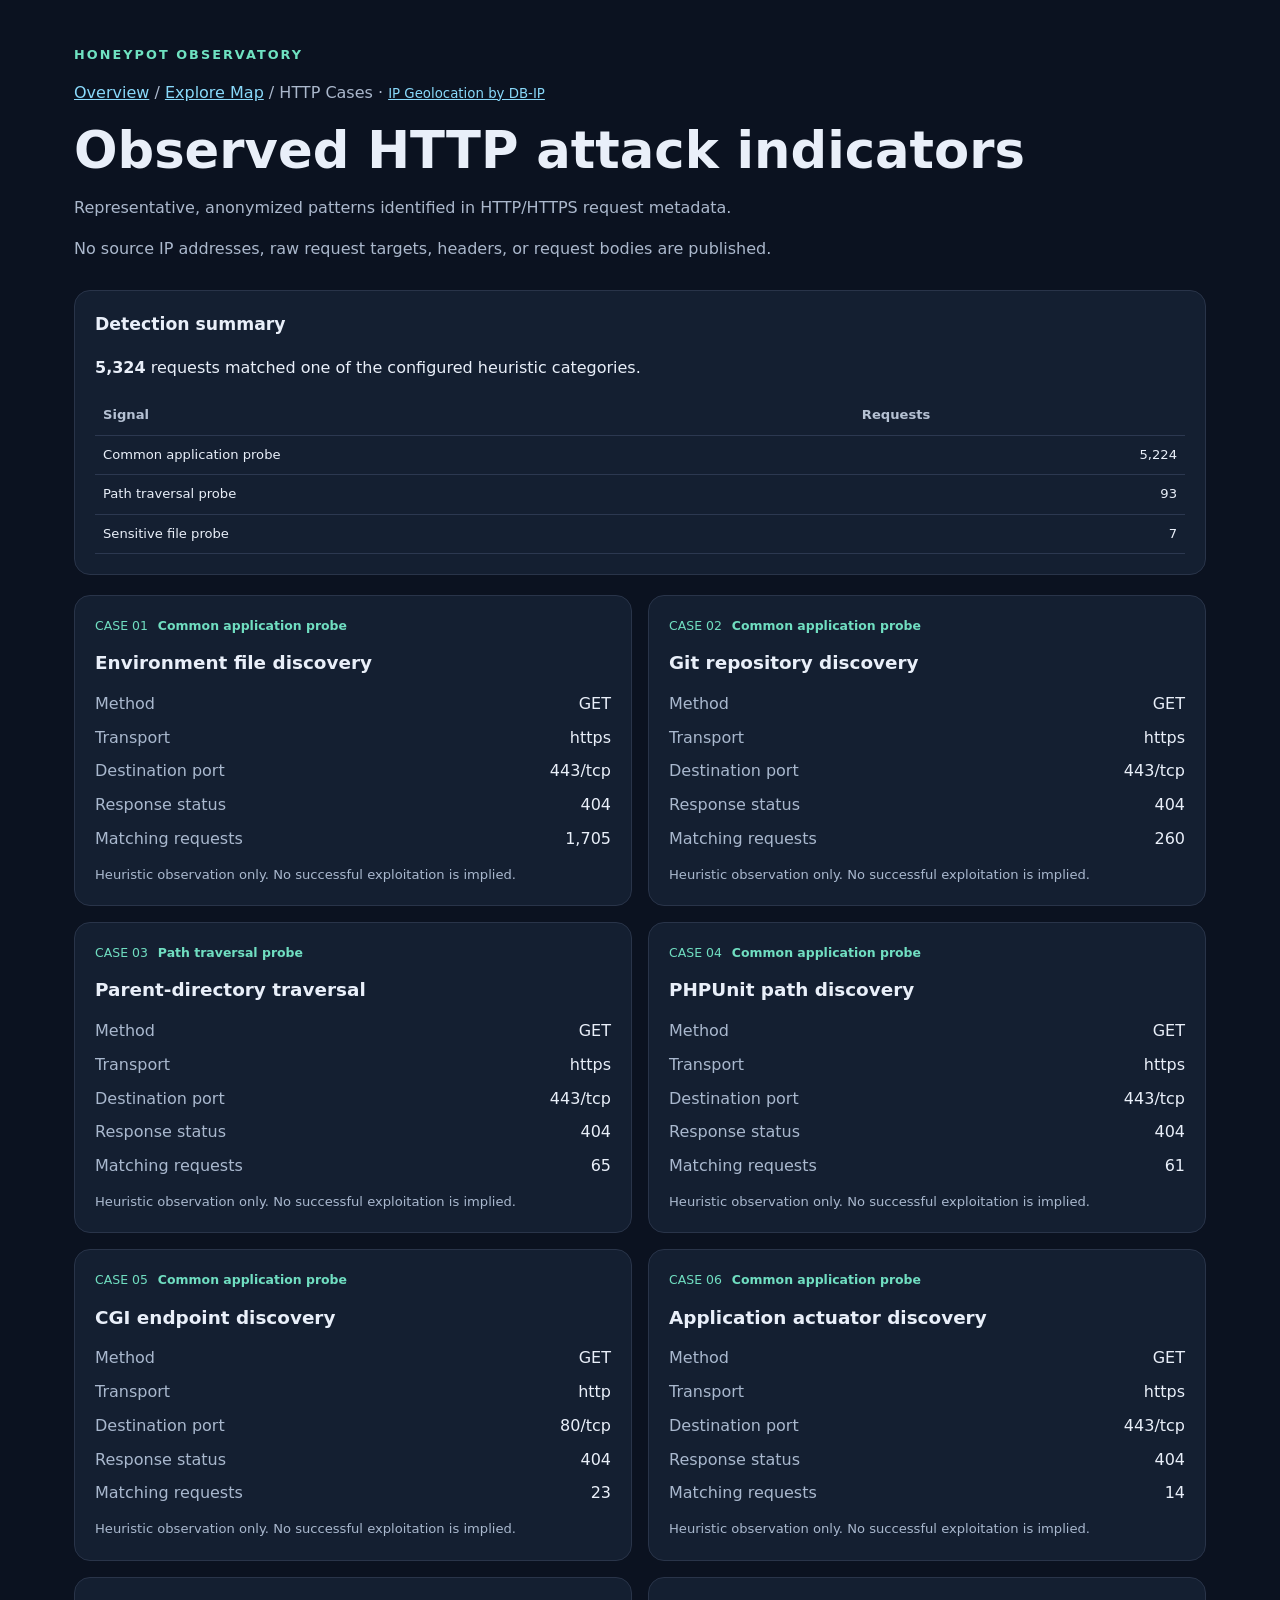
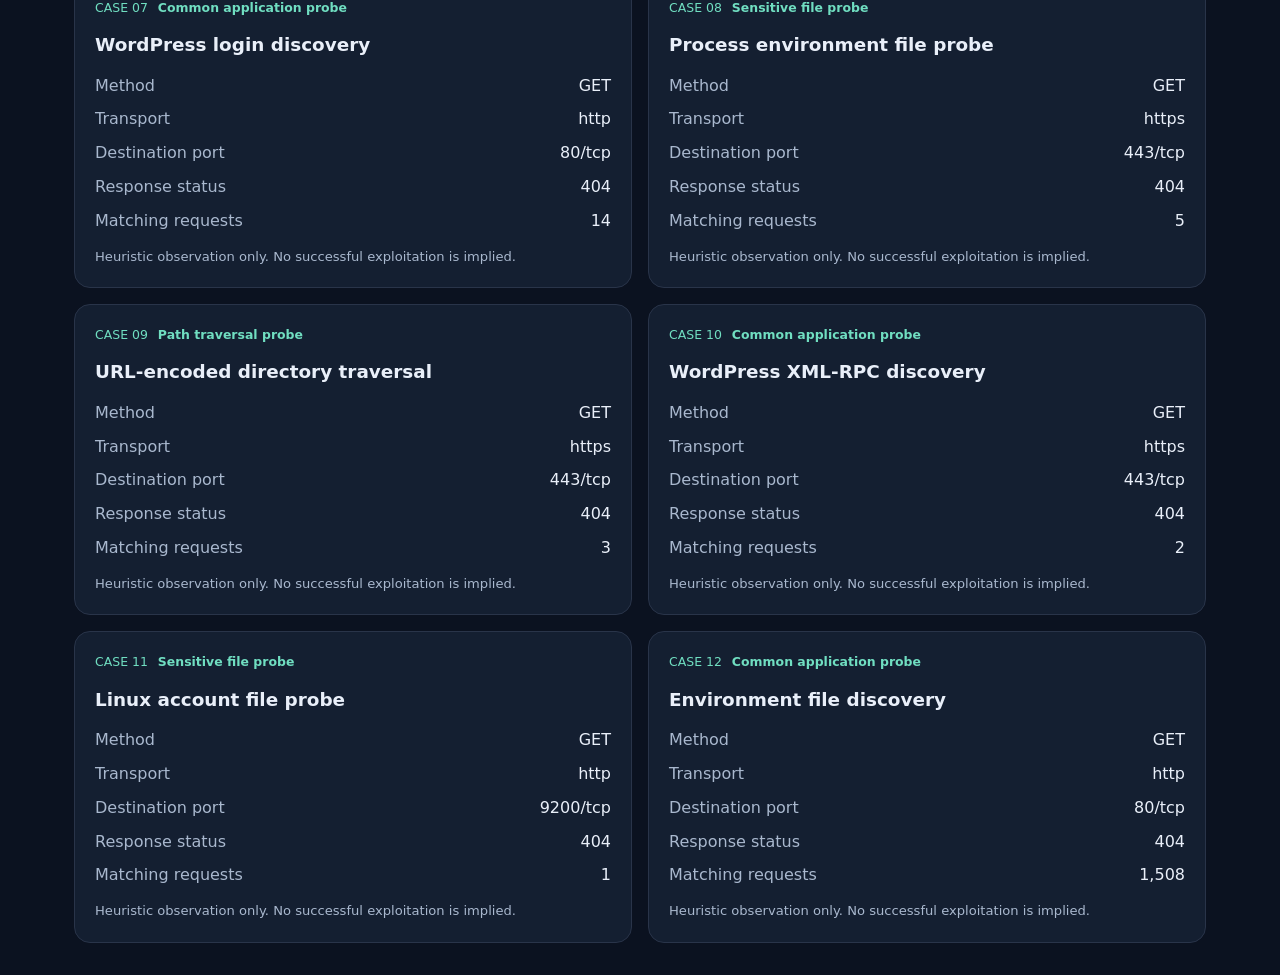
==== commit c3163f78: "Publish delayed HTTP and TCP UDP observations" ====
--- a/cases.html
+++ b/cases.html
@@ -26,16 +26,16 @@
 
 <section class="panel">
 <h2>Detection summary</h2>
-<p><strong>3,428</strong> requests matched one of the
+<p><strong>5,324</strong> requests matched one of the
 configured heuristic categories.</p>
 <table>
 <thead><tr><th>Signal</th><th>Requests</th></tr></thead>
-<tbody><tr><td>Common application probe</td><td class="number">3,336</td></tr><tr><td>Path traversal probe</td><td class="number">85</td></tr><tr><td>Sensitive file probe</td><td class="number">7</td></tr></tbody>
+<tbody><tr><td>Common application probe</td><td class="number">5,224</td></tr><tr><td>Path traversal probe</td><td class="number">93</td></tr><tr><td>Sensitive file probe</td><td class="number">7</td></tr></tbody>
 </table>
 </section>
 
 <section class="case-grid">
-<article class="case"><div class="case-top"><span>CASE 01</span><strong>Common application probe</strong></div><h2>Environment file discovery</h2><dl><dt>Method</dt><dd>GET</dd><dt>Transport</dt><dd>https</dd><dt>Destination port</dt><dd>443/tcp</dd><dt>Response status</dt><dd>404</dd><dt>Matching requests</dt><dd>1,388</dd></dl><p class="case-note">Heuristic observation only. No successful exploitation is implied.</p></article><article class="case"><div class="case-top"><span>CASE 02</span><strong>Common application probe</strong></div><h2>Git repository discovery</h2><dl><dt>Method</dt><dd>GET</dd><dt>Transport</dt><dd>https</dd><dt>Destination port</dt><dd>443/tcp</dd><dt>Response status</dt><dd>404</dd><dt>Matching requests</dt><dd>211</dd></dl><p class="case-note">Heuristic observation only. No successful exploitation is implied.</p></article><article class="case"><div class="case-top"><span>CASE 03</span><strong>Common application probe</strong></div><h2>PHPUnit path discovery</h2><dl><dt>Method</dt><dd>GET</dd><dt>Transport</dt><dd>https</dd><dt>Destination port</dt><dd>443/tcp</dd><dt>Response status</dt><dd>404</dd><dt>Matching requests</dt><dd>61</dd></dl><p class="case-note">Heuristic observation only. No successful exploitation is implied.</p></article><article class="case"><div class="case-top"><span>CASE 04</span><strong>Path traversal probe</strong></div><h2>Parent-directory traversal</h2><dl><dt>Method</dt><dd>GET</dd><dt>Transport</dt><dd>https</dd><dt>Destination port</dt><dd>443/tcp</dd><dt>Response status</dt><dd>404</dd><dt>Matching requests</dt><dd>58</dd></dl><p class="case-note">Heuristic observation only. No successful exploitation is implied.</p></article><article class="case"><div class="case-top"><span>CASE 05</span><strong>Common application probe</strong></div><h2>CGI endpoint discovery</h2><dl><dt>Method</dt><dd>GET</dd><dt>Transport</dt><dd>http</dd><dt>Destination port</dt><dd>80/tcp</dd><dt>Response status</dt><dd>404</dd><dt>Matching requests</dt><dd>19</dd></dl><p class="case-note">Heuristic observation only. No successful exploitation is implied.</p></article><article class="case"><div class="case-top"><span>CASE 06</span><strong>Common application probe</strong></div><h2>Application actuator discovery</h2><dl><dt>Method</dt><dd>GET</dd><dt>Transport</dt><dd>https</dd><dt>Destination port</dt><dd>443/tcp</dd><dt>Response status</dt><dd>404</dd><dt>Matching requests</dt><dd>13</dd></dl><p class="case-note">Heuristic observation only. No successful exploitation is implied.</p></article><article class="case"><div class="case-top"><span>CASE 07</span><strong>Common application probe</strong></div><h2>WordPress login discovery</h2><dl><dt>Method</dt><dd>GET</dd><dt>Transport</dt><dd>http</dd><dt>Destination port</dt><dd>80/tcp</dd><dt>Response status</dt><dd>404</dd><dt>Matching requests</dt><dd>13</dd></dl><p class="case-note">Heuristic observation only. No successful exploitation is implied.</p></article><article class="case"><div class="case-top"><span>CASE 08</span><strong>Sensitive file probe</strong></div><h2>Process environment file probe</h2><dl><dt>Method</dt><dd>GET</dd><dt>Transport</dt><dd>https</dd><dt>Destination port</dt><dd>443/tcp</dd><dt>Response status</dt><dd>404</dd><dt>Matching requests</dt><dd>5</dd></dl><p class="case-note">Heuristic observation only. No successful exploitation is implied.</p></article><article class="case"><div class="case-top"><span>CASE 09</span><strong>Path traversal probe</strong></div><h2>URL-encoded directory traversal</h2><dl><dt>Method</dt><dd>GET</dd><dt>Transport</dt><dd>https</dd><dt>Destination port</dt><dd>443/tcp</dd><dt>Response status</dt><dd>404</dd><dt>Matching requests</dt><dd>3</dd></dl><p class="case-note">Heuristic observation only. No successful exploitation is implied.</p></article><article class="case"><div class="case-top"><span>CASE 10</span><strong>Common application probe</strong></div><h2>WordPress XML-RPC discovery</h2><dl><dt>Method</dt><dd>GET</dd><dt>Transport</dt><dd>https</dd><dt>Destination port</dt><dd>443/tcp</dd><dt>Response status</dt><dd>404</dd><dt>Matching requests</dt><dd>2</dd></dl><p class="case-note">Heuristic observation only. No successful exploitation is implied.</p></article><article class="case"><div class="case-top"><span>CASE 11</span><strong>Sensitive file probe</strong></div><h2>Linux account file probe</h2><dl><dt>Method</dt><dd>GET</dd><dt>Transport</dt><dd>http</dd><dt>Destination port</dt><dd>9200/tcp</dd><dt>Response status</dt><dd>404</dd><dt>Matching requests</dt><dd>1</dd></dl><p class="case-note">Heuristic observation only. No successful exploitation is implied.</p></article><article class="case"><div class="case-top"><span>CASE 12</span><strong>Common application probe</strong></div><h2>Environment file discovery</h2><dl><dt>Method</dt><dd>GET</dd><dt>Transport</dt><dd>http</dd><dt>Destination port</dt><dd>80/tcp</dd><dt>Response status</dt><dd>404</dd><dt>Matching requests</dt><dd>1,221</dd></dl><p class="case-note">Heuristic observation only. No successful exploitation is implied.</p></article>
+<article class="case"><div class="case-top"><span>CASE 01</span><strong>Common application probe</strong></div><h2>Environment file discovery</h2><dl><dt>Method</dt><dd>GET</dd><dt>Transport</dt><dd>https</dd><dt>Destination port</dt><dd>443/tcp</dd><dt>Response status</dt><dd>404</dd><dt>Matching requests</dt><dd>1,705</dd></dl><p class="case-note">Heuristic observation only. No successful exploitation is implied.</p></article><article class="case"><div class="case-top"><span>CASE 02</span><strong>Common application probe</strong></div><h2>Git repository discovery</h2><dl><dt>Method</dt><dd>GET</dd><dt>Transport</dt><dd>https</dd><dt>Destination port</dt><dd>443/tcp</dd><dt>Response status</dt><dd>404</dd><dt>Matching requests</dt><dd>260</dd></dl><p class="case-note">Heuristic observation only. No successful exploitation is implied.</p></article><article class="case"><div class="case-top"><span>CASE 03</span><strong>Path traversal probe</strong></div><h2>Parent-directory traversal</h2><dl><dt>Method</dt><dd>GET</dd><dt>Transport</dt><dd>https</dd><dt>Destination port</dt><dd>443/tcp</dd><dt>Response status</dt><dd>404</dd><dt>Matching requests</dt><dd>65</dd></dl><p class="case-note">Heuristic observation only. No successful exploitation is implied.</p></article><article class="case"><div class="case-top"><span>CASE 04</span><strong>Common application probe</strong></div><h2>PHPUnit path discovery</h2><dl><dt>Method</dt><dd>GET</dd><dt>Transport</dt><dd>https</dd><dt>Destination port</dt><dd>443/tcp</dd><dt>Response status</dt><dd>404</dd><dt>Matching requests</dt><dd>61</dd></dl><p class="case-note">Heuristic observation only. No successful exploitation is implied.</p></article><article class="case"><div class="case-top"><span>CASE 05</span><strong>Common application probe</strong></div><h2>CGI endpoint discovery</h2><dl><dt>Method</dt><dd>GET</dd><dt>Transport</dt><dd>http</dd><dt>Destination port</dt><dd>80/tcp</dd><dt>Response status</dt><dd>404</dd><dt>Matching requests</dt><dd>23</dd></dl><p class="case-note">Heuristic observation only. No successful exploitation is implied.</p></article><article class="case"><div class="case-top"><span>CASE 06</span><strong>Common application probe</strong></div><h2>Application actuator discovery</h2><dl><dt>Method</dt><dd>GET</dd><dt>Transport</dt><dd>https</dd><dt>Destination port</dt><dd>443/tcp</dd><dt>Response status</dt><dd>404</dd><dt>Matching requests</dt><dd>14</dd></dl><p class="case-note">Heuristic observation only. No successful exploitation is implied.</p></article><article class="case"><div class="case-top"><span>CASE 07</span><strong>Common application probe</strong></div><h2>WordPress login discovery</h2><dl><dt>Method</dt><dd>GET</dd><dt>Transport</dt><dd>http</dd><dt>Destination port</dt><dd>80/tcp</dd><dt>Response status</dt><dd>404</dd><dt>Matching requests</dt><dd>14</dd></dl><p class="case-note">Heuristic observation only. No successful exploitation is implied.</p></article><article class="case"><div class="case-top"><span>CASE 08</span><strong>Sensitive file probe</strong></div><h2>Process environment file probe</h2><dl><dt>Method</dt><dd>GET</dd><dt>Transport</dt><dd>https</dd><dt>Destination port</dt><dd>443/tcp</dd><dt>Response status</dt><dd>404</dd><dt>Matching requests</dt><dd>5</dd></dl><p class="case-note">Heuristic observation only. No successful exploitation is implied.</p></article><article class="case"><div class="case-top"><span>CASE 09</span><strong>Path traversal probe</strong></div><h2>URL-encoded directory traversal</h2><dl><dt>Method</dt><dd>GET</dd><dt>Transport</dt><dd>https</dd><dt>Destination port</dt><dd>443/tcp</dd><dt>Response status</dt><dd>404</dd><dt>Matching requests</dt><dd>3</dd></dl><p class="case-note">Heuristic observation only. No successful exploitation is implied.</p></article><article class="case"><div class="case-top"><span>CASE 10</span><strong>Common application probe</strong></div><h2>WordPress XML-RPC discovery</h2><dl><dt>Method</dt><dd>GET</dd><dt>Transport</dt><dd>https</dd><dt>Destination port</dt><dd>443/tcp</dd><dt>Response status</dt><dd>404</dd><dt>Matching requests</dt><dd>2</dd></dl><p class="case-note">Heuristic observation only. No successful exploitation is implied.</p></article><article class="case"><div class="case-top"><span>CASE 11</span><strong>Sensitive file probe</strong></div><h2>Linux account file probe</h2><dl><dt>Method</dt><dd>GET</dd><dt>Transport</dt><dd>http</dd><dt>Destination port</dt><dd>9200/tcp</dd><dt>Response status</dt><dd>404</dd><dt>Matching requests</dt><dd>1</dd></dl><p class="case-note">Heuristic observation only. No successful exploitation is implied.</p></article><article class="case"><div class="case-top"><span>CASE 12</span><strong>Common application probe</strong></div><h2>Environment file discovery</h2><dl><dt>Method</dt><dd>GET</dd><dt>Transport</dt><dd>http</dd><dt>Destination port</dt><dd>80/tcp</dd><dt>Response status</dt><dd>404</dd><dt>Matching requests</dt><dd>1,508</dd></dl><p class="case-note">Heuristic observation only. No successful exploitation is implied.</p></article>
 </section>
 
 
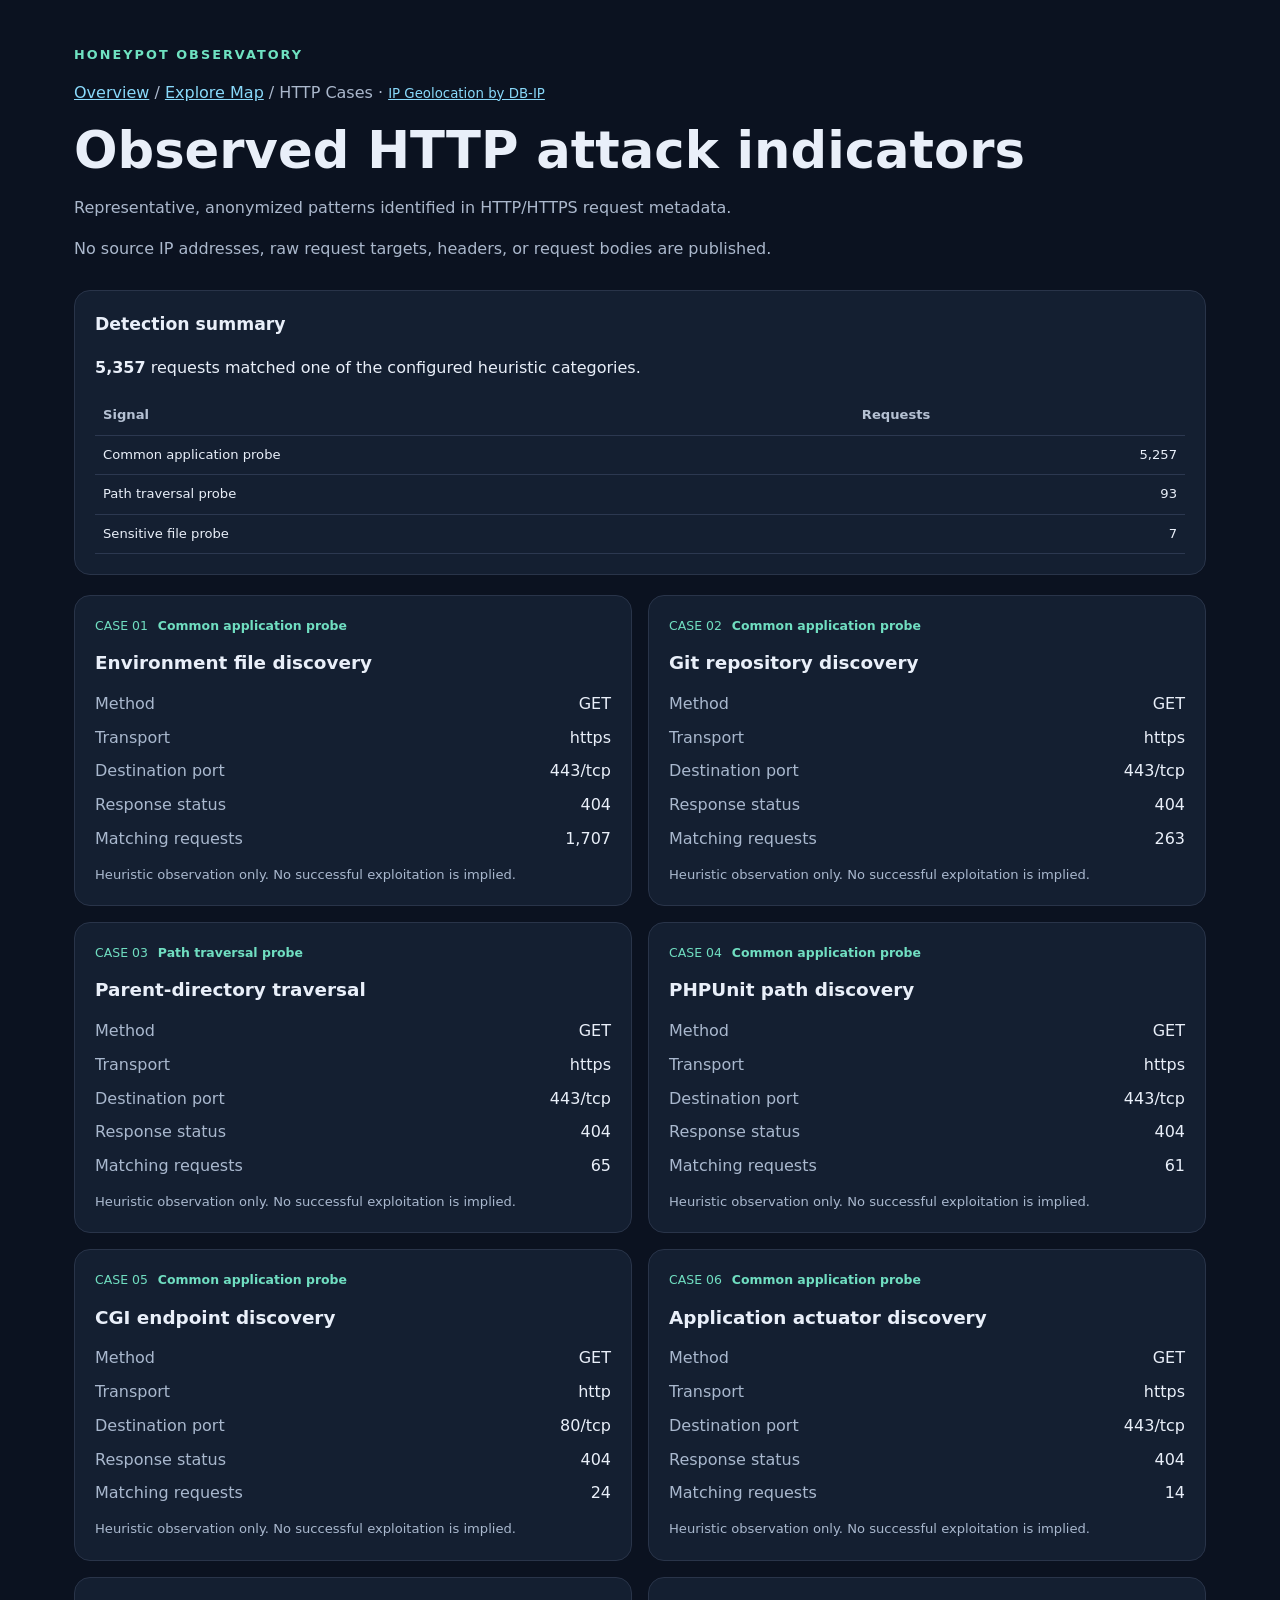
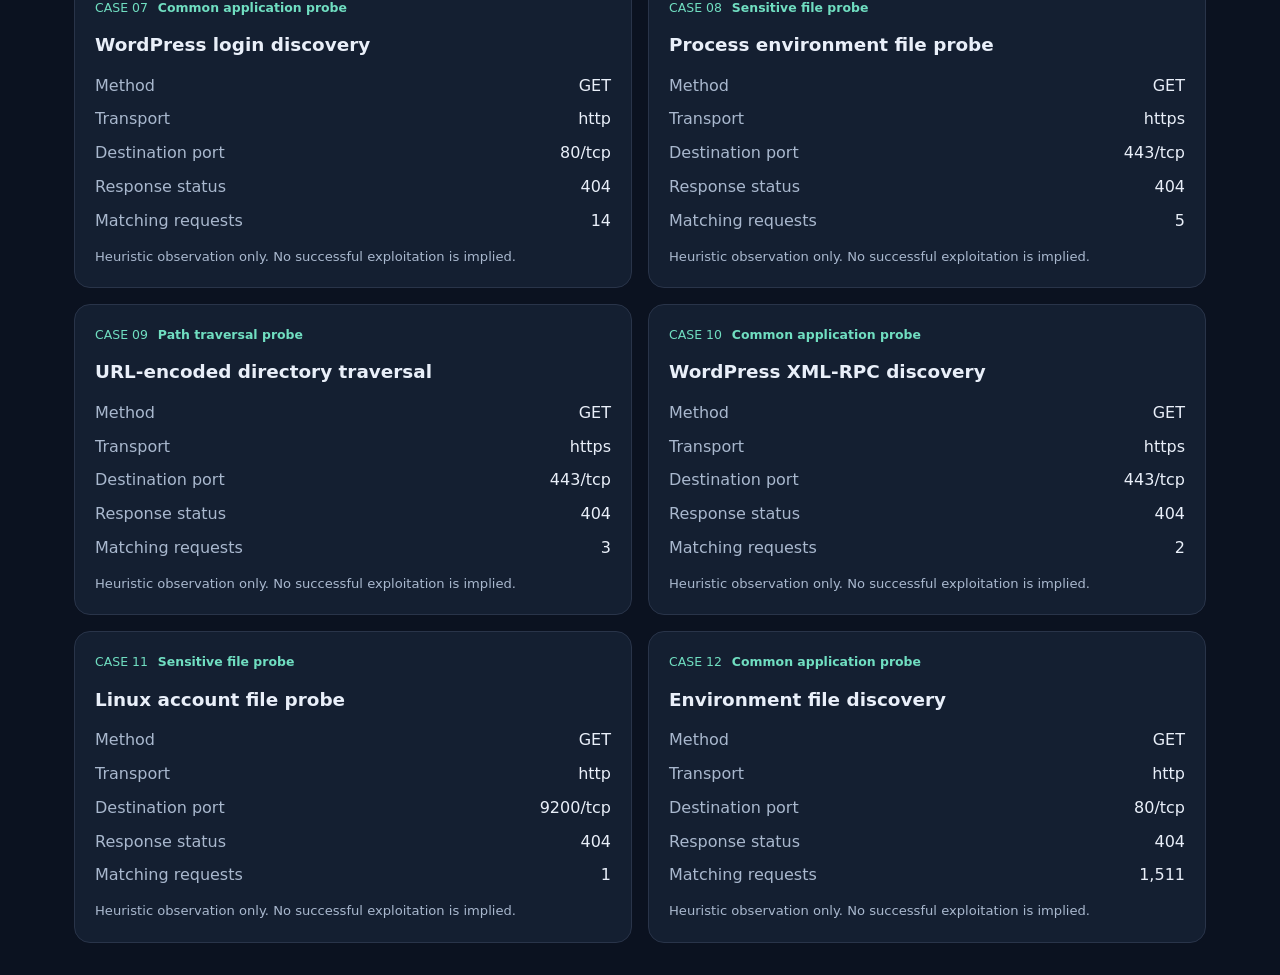
==== commit dd202463: "Publish delayed HTTP and TCP UDP observations" ====
--- a/cases.html
+++ b/cases.html
@@ -26,16 +26,16 @@
 
 <section class="panel">
 <h2>Detection summary</h2>
-<p><strong>5,324</strong> requests matched one of the
+<p><strong>5,357</strong> requests matched one of the
 configured heuristic categories.</p>
 <table>
 <thead><tr><th>Signal</th><th>Requests</th></tr></thead>
-<tbody><tr><td>Common application probe</td><td class="number">5,224</td></tr><tr><td>Path traversal probe</td><td class="number">93</td></tr><tr><td>Sensitive file probe</td><td class="number">7</td></tr></tbody>
+<tbody><tr><td>Common application probe</td><td class="number">5,257</td></tr><tr><td>Path traversal probe</td><td class="number">93</td></tr><tr><td>Sensitive file probe</td><td class="number">7</td></tr></tbody>
 </table>
 </section>
 
 <section class="case-grid">
-<article class="case"><div class="case-top"><span>CASE 01</span><strong>Common application probe</strong></div><h2>Environment file discovery</h2><dl><dt>Method</dt><dd>GET</dd><dt>Transport</dt><dd>https</dd><dt>Destination port</dt><dd>443/tcp</dd><dt>Response status</dt><dd>404</dd><dt>Matching requests</dt><dd>1,705</dd></dl><p class="case-note">Heuristic observation only. No successful exploitation is implied.</p></article><article class="case"><div class="case-top"><span>CASE 02</span><strong>Common application probe</strong></div><h2>Git repository discovery</h2><dl><dt>Method</dt><dd>GET</dd><dt>Transport</dt><dd>https</dd><dt>Destination port</dt><dd>443/tcp</dd><dt>Response status</dt><dd>404</dd><dt>Matching requests</dt><dd>260</dd></dl><p class="case-note">Heuristic observation only. No successful exploitation is implied.</p></article><article class="case"><div class="case-top"><span>CASE 03</span><strong>Path traversal probe</strong></div><h2>Parent-directory traversal</h2><dl><dt>Method</dt><dd>GET</dd><dt>Transport</dt><dd>https</dd><dt>Destination port</dt><dd>443/tcp</dd><dt>Response status</dt><dd>404</dd><dt>Matching requests</dt><dd>65</dd></dl><p class="case-note">Heuristic observation only. No successful exploitation is implied.</p></article><article class="case"><div class="case-top"><span>CASE 04</span><strong>Common application probe</strong></div><h2>PHPUnit path discovery</h2><dl><dt>Method</dt><dd>GET</dd><dt>Transport</dt><dd>https</dd><dt>Destination port</dt><dd>443/tcp</dd><dt>Response status</dt><dd>404</dd><dt>Matching requests</dt><dd>61</dd></dl><p class="case-note">Heuristic observation only. No successful exploitation is implied.</p></article><article class="case"><div class="case-top"><span>CASE 05</span><strong>Common application probe</strong></div><h2>CGI endpoint discovery</h2><dl><dt>Method</dt><dd>GET</dd><dt>Transport</dt><dd>http</dd><dt>Destination port</dt><dd>80/tcp</dd><dt>Response status</dt><dd>404</dd><dt>Matching requests</dt><dd>23</dd></dl><p class="case-note">Heuristic observation only. No successful exploitation is implied.</p></article><article class="case"><div class="case-top"><span>CASE 06</span><strong>Common application probe</strong></div><h2>Application actuator discovery</h2><dl><dt>Method</dt><dd>GET</dd><dt>Transport</dt><dd>https</dd><dt>Destination port</dt><dd>443/tcp</dd><dt>Response status</dt><dd>404</dd><dt>Matching requests</dt><dd>14</dd></dl><p class="case-note">Heuristic observation only. No successful exploitation is implied.</p></article><article class="case"><div class="case-top"><span>CASE 07</span><strong>Common application probe</strong></div><h2>WordPress login discovery</h2><dl><dt>Method</dt><dd>GET</dd><dt>Transport</dt><dd>http</dd><dt>Destination port</dt><dd>80/tcp</dd><dt>Response status</dt><dd>404</dd><dt>Matching requests</dt><dd>14</dd></dl><p class="case-note">Heuristic observation only. No successful exploitation is implied.</p></article><article class="case"><div class="case-top"><span>CASE 08</span><strong>Sensitive file probe</strong></div><h2>Process environment file probe</h2><dl><dt>Method</dt><dd>GET</dd><dt>Transport</dt><dd>https</dd><dt>Destination port</dt><dd>443/tcp</dd><dt>Response status</dt><dd>404</dd><dt>Matching requests</dt><dd>5</dd></dl><p class="case-note">Heuristic observation only. No successful exploitation is implied.</p></article><article class="case"><div class="case-top"><span>CASE 09</span><strong>Path traversal probe</strong></div><h2>URL-encoded directory traversal</h2><dl><dt>Method</dt><dd>GET</dd><dt>Transport</dt><dd>https</dd><dt>Destination port</dt><dd>443/tcp</dd><dt>Response status</dt><dd>404</dd><dt>Matching requests</dt><dd>3</dd></dl><p class="case-note">Heuristic observation only. No successful exploitation is implied.</p></article><article class="case"><div class="case-top"><span>CASE 10</span><strong>Common application probe</strong></div><h2>WordPress XML-RPC discovery</h2><dl><dt>Method</dt><dd>GET</dd><dt>Transport</dt><dd>https</dd><dt>Destination port</dt><dd>443/tcp</dd><dt>Response status</dt><dd>404</dd><dt>Matching requests</dt><dd>2</dd></dl><p class="case-note">Heuristic observation only. No successful exploitation is implied.</p></article><article class="case"><div class="case-top"><span>CASE 11</span><strong>Sensitive file probe</strong></div><h2>Linux account file probe</h2><dl><dt>Method</dt><dd>GET</dd><dt>Transport</dt><dd>http</dd><dt>Destination port</dt><dd>9200/tcp</dd><dt>Response status</dt><dd>404</dd><dt>Matching requests</dt><dd>1</dd></dl><p class="case-note">Heuristic observation only. No successful exploitation is implied.</p></article><article class="case"><div class="case-top"><span>CASE 12</span><strong>Common application probe</strong></div><h2>Environment file discovery</h2><dl><dt>Method</dt><dd>GET</dd><dt>Transport</dt><dd>http</dd><dt>Destination port</dt><dd>80/tcp</dd><dt>Response status</dt><dd>404</dd><dt>Matching requests</dt><dd>1,508</dd></dl><p class="case-note">Heuristic observation only. No successful exploitation is implied.</p></article>
+<article class="case"><div class="case-top"><span>CASE 01</span><strong>Common application probe</strong></div><h2>Environment file discovery</h2><dl><dt>Method</dt><dd>GET</dd><dt>Transport</dt><dd>https</dd><dt>Destination port</dt><dd>443/tcp</dd><dt>Response status</dt><dd>404</dd><dt>Matching requests</dt><dd>1,707</dd></dl><p class="case-note">Heuristic observation only. No successful exploitation is implied.</p></article><article class="case"><div class="case-top"><span>CASE 02</span><strong>Common application probe</strong></div><h2>Git repository discovery</h2><dl><dt>Method</dt><dd>GET</dd><dt>Transport</dt><dd>https</dd><dt>Destination port</dt><dd>443/tcp</dd><dt>Response status</dt><dd>404</dd><dt>Matching requests</dt><dd>263</dd></dl><p class="case-note">Heuristic observation only. No successful exploitation is implied.</p></article><article class="case"><div class="case-top"><span>CASE 03</span><strong>Path traversal probe</strong></div><h2>Parent-directory traversal</h2><dl><dt>Method</dt><dd>GET</dd><dt>Transport</dt><dd>https</dd><dt>Destination port</dt><dd>443/tcp</dd><dt>Response status</dt><dd>404</dd><dt>Matching requests</dt><dd>65</dd></dl><p class="case-note">Heuristic observation only. No successful exploitation is implied.</p></article><article class="case"><div class="case-top"><span>CASE 04</span><strong>Common application probe</strong></div><h2>PHPUnit path discovery</h2><dl><dt>Method</dt><dd>GET</dd><dt>Transport</dt><dd>https</dd><dt>Destination port</dt><dd>443/tcp</dd><dt>Response status</dt><dd>404</dd><dt>Matching requests</dt><dd>61</dd></dl><p class="case-note">Heuristic observation only. No successful exploitation is implied.</p></article><article class="case"><div class="case-top"><span>CASE 05</span><strong>Common application probe</strong></div><h2>CGI endpoint discovery</h2><dl><dt>Method</dt><dd>GET</dd><dt>Transport</dt><dd>http</dd><dt>Destination port</dt><dd>80/tcp</dd><dt>Response status</dt><dd>404</dd><dt>Matching requests</dt><dd>24</dd></dl><p class="case-note">Heuristic observation only. No successful exploitation is implied.</p></article><article class="case"><div class="case-top"><span>CASE 06</span><strong>Common application probe</strong></div><h2>Application actuator discovery</h2><dl><dt>Method</dt><dd>GET</dd><dt>Transport</dt><dd>https</dd><dt>Destination port</dt><dd>443/tcp</dd><dt>Response status</dt><dd>404</dd><dt>Matching requests</dt><dd>14</dd></dl><p class="case-note">Heuristic observation only. No successful exploitation is implied.</p></article><article class="case"><div class="case-top"><span>CASE 07</span><strong>Common application probe</strong></div><h2>WordPress login discovery</h2><dl><dt>Method</dt><dd>GET</dd><dt>Transport</dt><dd>http</dd><dt>Destination port</dt><dd>80/tcp</dd><dt>Response status</dt><dd>404</dd><dt>Matching requests</dt><dd>14</dd></dl><p class="case-note">Heuristic observation only. No successful exploitation is implied.</p></article><article class="case"><div class="case-top"><span>CASE 08</span><strong>Sensitive file probe</strong></div><h2>Process environment file probe</h2><dl><dt>Method</dt><dd>GET</dd><dt>Transport</dt><dd>https</dd><dt>Destination port</dt><dd>443/tcp</dd><dt>Response status</dt><dd>404</dd><dt>Matching requests</dt><dd>5</dd></dl><p class="case-note">Heuristic observation only. No successful exploitation is implied.</p></article><article class="case"><div class="case-top"><span>CASE 09</span><strong>Path traversal probe</strong></div><h2>URL-encoded directory traversal</h2><dl><dt>Method</dt><dd>GET</dd><dt>Transport</dt><dd>https</dd><dt>Destination port</dt><dd>443/tcp</dd><dt>Response status</dt><dd>404</dd><dt>Matching requests</dt><dd>3</dd></dl><p class="case-note">Heuristic observation only. No successful exploitation is implied.</p></article><article class="case"><div class="case-top"><span>CASE 10</span><strong>Common application probe</strong></div><h2>WordPress XML-RPC discovery</h2><dl><dt>Method</dt><dd>GET</dd><dt>Transport</dt><dd>https</dd><dt>Destination port</dt><dd>443/tcp</dd><dt>Response status</dt><dd>404</dd><dt>Matching requests</dt><dd>2</dd></dl><p class="case-note">Heuristic observation only. No successful exploitation is implied.</p></article><article class="case"><div class="case-top"><span>CASE 11</span><strong>Sensitive file probe</strong></div><h2>Linux account file probe</h2><dl><dt>Method</dt><dd>GET</dd><dt>Transport</dt><dd>http</dd><dt>Destination port</dt><dd>9200/tcp</dd><dt>Response status</dt><dd>404</dd><dt>Matching requests</dt><dd>1</dd></dl><p class="case-note">Heuristic observation only. No successful exploitation is implied.</p></article><article class="case"><div class="case-top"><span>CASE 12</span><strong>Common application probe</strong></div><h2>Environment file discovery</h2><dl><dt>Method</dt><dd>GET</dd><dt>Transport</dt><dd>http</dd><dt>Destination port</dt><dd>80/tcp</dd><dt>Response status</dt><dd>404</dd><dt>Matching requests</dt><dd>1,511</dd></dl><p class="case-note">Heuristic observation only. No successful exploitation is implied.</p></article>
 </section>
 
 
